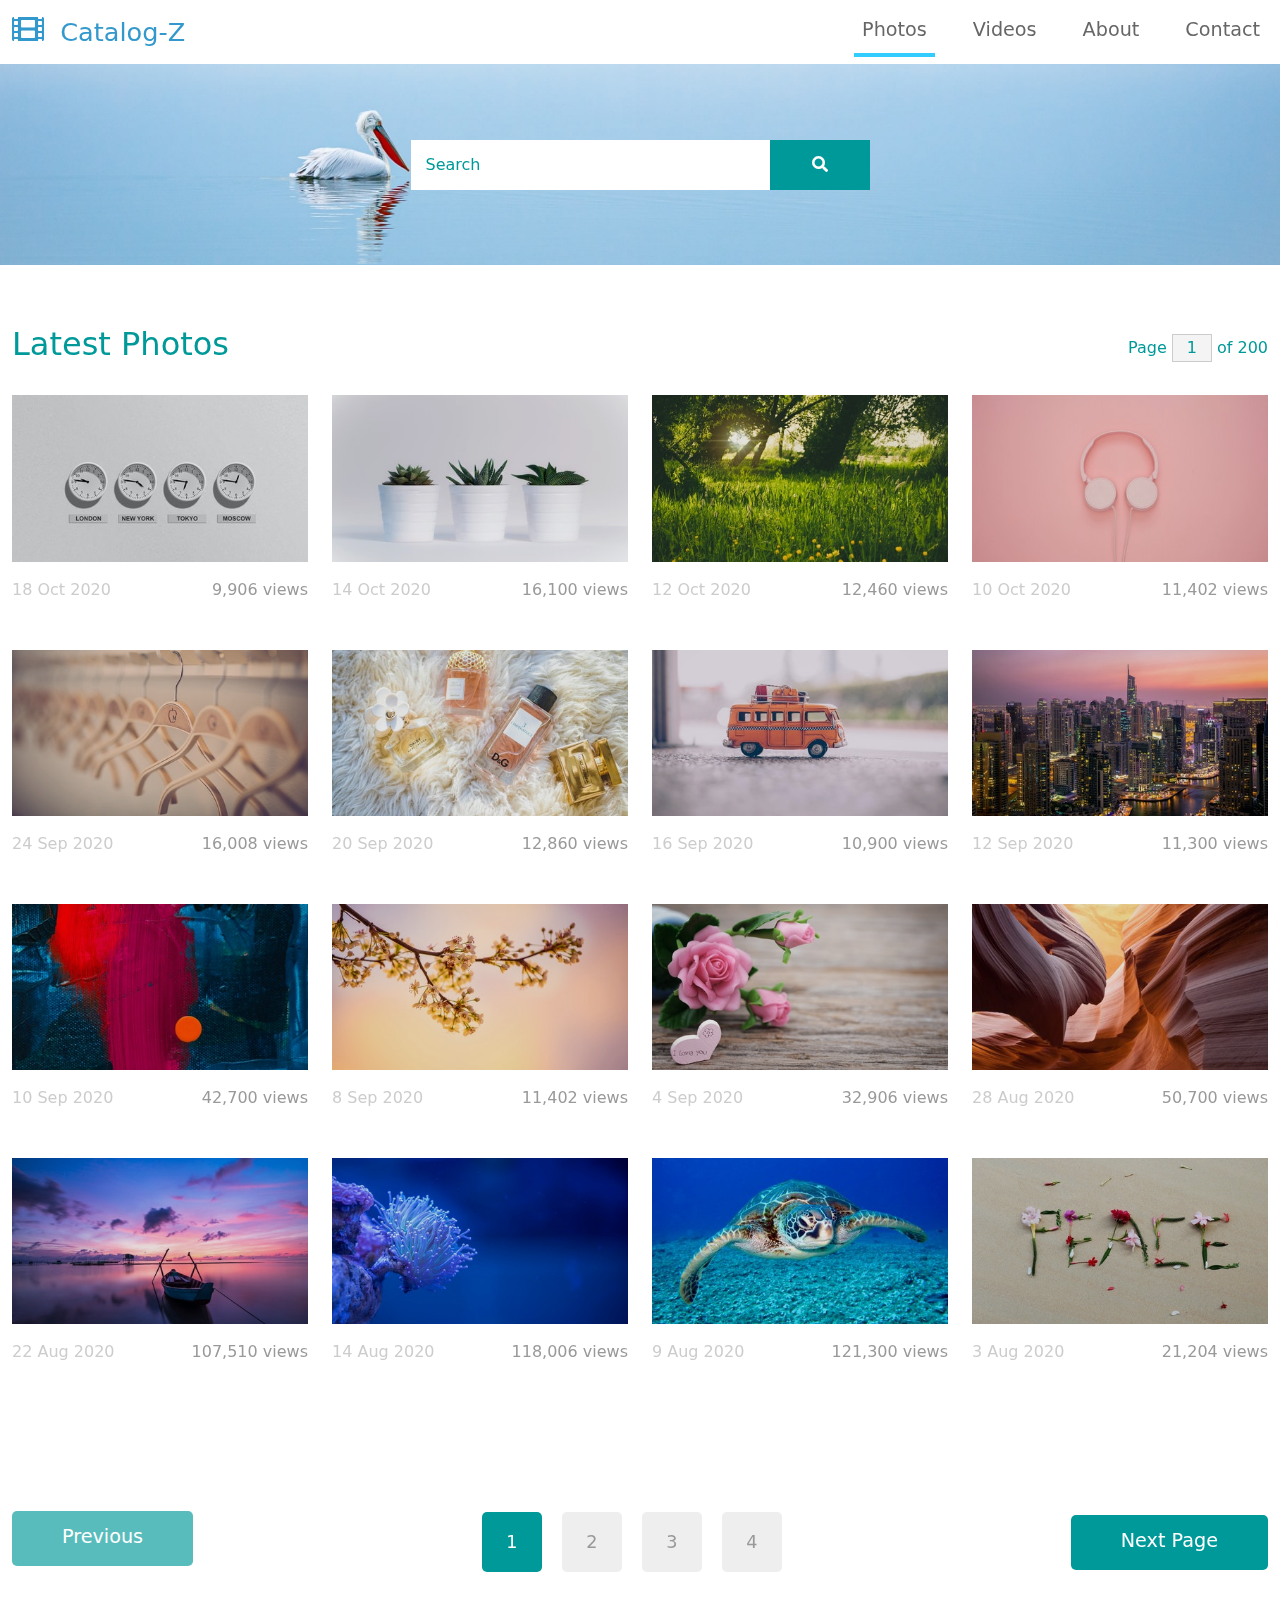
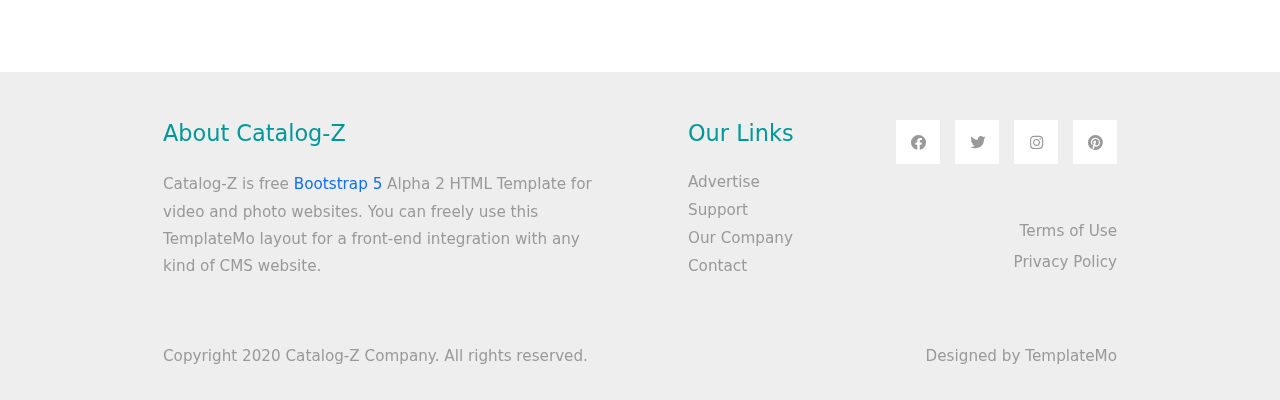
==== index.html @ fe38487e "Site" ====
<!DOCTYPE html>
<html lang="en">
<head>
    <meta charset="UTF-8">
    <meta name="viewport" content="width=device-width, initial-scale=1.0">
    <title>Catalog-Z Bootstrap 5.0 HTML Template</title>
    <link rel="stylesheet" href="css/bootstrap.min.css">
    <link rel="stylesheet" href="fontawesome/css/all.min.css">
    <link rel="stylesheet" href="css/templatemo-style.css">
<!--
    
TemplateMo 556 Catalog-Z

https://templatemo.com/tm-556-catalog-z

-->
</head>
<body>
    <!-- Page Loader -->
    <div id="loader-wrapper">
        <div id="loader"></div>

        <div class="loader-section section-left"></div>
        <div class="loader-section section-right"></div>

    </div>
    <nav class="navbar navbar-expand-lg">
        <div class="container-fluid">
            <a class="navbar-brand" href="#">
                <i class="fas fa-film mr-2"></i>
                Catalog-Z
            </a>
            <button class="navbar-toggler" type="button" data-toggle="collapse" data-target="#navbarSupportedContent" aria-controls="navbarSupportedContent" aria-expanded="false" aria-label="Toggle navigation">
                <i class="fas fa-bars"></i>
            </button>
            <div class="collapse navbar-collapse" id="navbarSupportedContent">
            <ul class="navbar-nav ml-auto mb-2 mb-lg-0">
                <li class="nav-item">
                    <a class="nav-link nav-link-1 active" aria-current="page" href="index.html">Photos</a>
                </li>
                <li class="nav-item">
                    <a class="nav-link nav-link-2" href="videos.html">Videos</a>
                </li>
                <li class="nav-item">
                    <a class="nav-link nav-link-3" href="about.html">About</a>
                </li>
                <li class="nav-item">
                    <a class="nav-link nav-link-4" href="contact.html">Contact</a>
                </li>
            </ul>
            </div>
        </div>
    </nav>

    <div class="tm-hero d-flex justify-content-center align-items-center" data-parallax="scroll" data-image-src="img/hero.jpg">
        <form class="d-flex tm-search-form">
            <input class="form-control tm-search-input" type="search" placeholder="Search" aria-label="Search">
            <button class="btn btn-outline-success tm-search-btn" type="submit">
                <i class="fas fa-search"></i>
            </button>
        </form>
    </div>

    <div class="container-fluid tm-container-content tm-mt-60">
        <div class="row mb-4">
            <h2 class="col-6 tm-text-primary">
                Latest Photos
            </h2>
            <div class="col-6 d-flex justify-content-end align-items-center">
                <form action="" class="tm-text-primary">
                    Page <input type="text" value="1" size="1" class="tm-input-paging tm-text-primary"> of 200
                </form>
            </div>
        </div>
        <div class="row tm-mb-90 tm-gallery">
        	<div class="col-xl-3 col-lg-4 col-md-6 col-sm-6 col-12 mb-5">
                <figure class="effect-ming tm-video-item">
                    <img src="img/img-03.jpg" alt="Image" class="img-fluid">
                    <figcaption class="d-flex align-items-center justify-content-center">
                        <h2>Clocks</h2>
                        <a href="photo-detail.html">View more</a>
                    </figcaption>                    
                </figure>
                <div class="d-flex justify-content-between tm-text-gray">
                    <span class="tm-text-gray-light">18 Oct 2020</span>
                    <span>9,906 views</span>
                </div>
            </div>
            <div class="col-xl-3 col-lg-4 col-md-6 col-sm-6 col-12 mb-5">
                <figure class="effect-ming tm-video-item">
                    <img src="img/img-04.jpg" alt="Image" class="img-fluid">
                    <figcaption class="d-flex align-items-center justify-content-center">
                        <h2>Plants</h2>
                        <a href="photo-detail.html">View more</a>
                    </figcaption>                    
                </figure>
                <div class="d-flex justify-content-between tm-text-gray">
                    <span class="tm-text-gray-light">14 Oct 2020</span>
                    <span>16,100 views</span>
                </div>
            </div>
            <div class="col-xl-3 col-lg-4 col-md-6 col-sm-6 col-12 mb-5">
                <figure class="effect-ming tm-video-item">
                    <img src="img/img-05.jpg" alt="Image" class="img-fluid">
                    <figcaption class="d-flex align-items-center justify-content-center">
                        <h2>Morning</h2>
                        <a href="photo-detail.html">View more</a>
                    </figcaption>                    
                </figure>
                <div class="d-flex justify-content-between tm-text-gray">
                    <span class="tm-text-gray-light">12 Oct 2020</span>
                    <span>12,460 views</span>
                </div>
            </div>
            <div class="col-xl-3 col-lg-4 col-md-6 col-sm-6 col-12 mb-5">
                <figure class="effect-ming tm-video-item">
                    <img src="img/img-06.jpg" alt="Image" class="img-fluid">
                    <figcaption class="d-flex align-items-center justify-content-center">
                        <h2>Pinky</h2>
                        <a href="photo-detail.html">View more</a>
                    </figcaption>                    
                </figure>
                <div class="d-flex justify-content-between tm-text-gray">
                    <span class="tm-text-gray-light">10 Oct 2020</span>
                    <span>11,402 views</span>
                </div>
            </div>
            
            <div class="col-xl-3 col-lg-4 col-md-6 col-sm-6 col-12 mb-5">
                <figure class="effect-ming tm-video-item">
                    <img src="img/img-01.jpg" alt="Image" class="img-fluid">
                    <figcaption class="d-flex align-items-center justify-content-center">
                        <h2>Hangers</h2>
                        <a href="photo-detail.html">View more</a>
                    </figcaption>                    
                </figure>
                <div class="d-flex justify-content-between tm-text-gray">
                    <span class="tm-text-gray-light">24 Sep 2020</span>
                    <span>16,008 views</span>
                </div>
            </div>
            <div class="col-xl-3 col-lg-4 col-md-6 col-sm-6 col-12 mb-5">
                <figure class="effect-ming tm-video-item">
                    <img src="img/img-02.jpg" alt="Image" class="img-fluid">
                    <figcaption class="d-flex align-items-center justify-content-center">
                        <h2>Perfumes</h2>
                        <a href="photo-detail.html">View more</a>
                    </figcaption>                    
                </figure>
                <div class="d-flex justify-content-between tm-text-gray">
                    <span class="tm-text-gray-light">20 Sep 2020</span>
                    <span>12,860 views</span>
                </div>
            </div>
            <div class="col-xl-3 col-lg-4 col-md-6 col-sm-6 col-12 mb-5">
                <figure class="effect-ming tm-video-item">
                    <img src="img/img-07.jpg" alt="Image" class="img-fluid">
                    <figcaption class="d-flex align-items-center justify-content-center">
                        <h2>Bus</h2>
                        <a href="photo-detail.html">View more</a>
                    </figcaption>                    
                </figure>
                <div class="d-flex justify-content-between tm-text-gray">
                    <span class="tm-text-gray-light">16 Sep 2020</span>
                    <span>10,900 views</span>
                </div>
            </div>
            <div class="col-xl-3 col-lg-4 col-md-6 col-sm-6 col-12 mb-5">
                <figure class="effect-ming tm-video-item">
                    <img src="img/img-08.jpg" alt="Image" class="img-fluid">
                    <figcaption class="d-flex align-items-center justify-content-center">
                        <h2>New York</h2>
                        <a href="photo-detail.html">View more</a>
                    </figcaption>                    
                </figure>
                <div class="d-flex justify-content-between tm-text-gray">
                    <span class="tm-text-gray-light">12 Sep 2020</span>
                    <span>11,300 views</span>
                </div>
            </div>
            <div class="col-xl-3 col-lg-4 col-md-6 col-sm-6 col-12 mb-5">
                <figure class="effect-ming tm-video-item">
                    <img src="img/img-09.jpg" alt="Image" class="img-fluid">
                    <figcaption class="d-flex align-items-center justify-content-center">
                        <h2>Abstract</h2>
                        <a href="photo-detail.html">View more</a>
                    </figcaption>                    
                </figure>
                <div class="d-flex justify-content-between tm-text-gray">
                    <span class="tm-text-gray-light">10 Sep 2020</span>
                    <span>42,700 views</span>
                </div>
            </div>
            <div class="col-xl-3 col-lg-4 col-md-6 col-sm-6 col-12 mb-5">
                <figure class="effect-ming tm-video-item">
                    <img src="img/img-10.jpg" alt="Image" class="img-fluid">
                    <figcaption class="d-flex align-items-center justify-content-center">
                        <h2>Flowers</h2>
                        <a href="photo-detail.html">View more</a>
                    </figcaption>                    
                </figure>
                <div class="d-flex justify-content-between tm-text-gray">
                    <span class="tm-text-gray-light">8 Sep 2020</span>
                    <span>11,402 views</span>
                </div>
            </div>
            <div class="col-xl-3 col-lg-4 col-md-6 col-sm-6 col-12 mb-5">
                <figure class="effect-ming tm-video-item">
                    <img src="img/img-11.jpg" alt="Image" class="img-fluid">
                    <figcaption class="d-flex align-items-center justify-content-center">
                        <h2>Rosy</h2>
                        <a href="photo-detail.html">View more</a>
                    </figcaption>                    
                </figure>
                <div class="d-flex justify-content-between tm-text-gray">
                    <span class="tm-text-gray-light">4 Sep 2020</span>
                    <span>32,906 views</span>
                </div>
            </div>
            <div class="col-xl-3 col-lg-4 col-md-6 col-sm-6 col-12 mb-5">
                <figure class="effect-ming tm-video-item">
                    <img src="img/img-12.jpg" alt="Image" class="img-fluid">
                    <figcaption class="d-flex align-items-center justify-content-center">
                        <h2>Rocki</h2>
                        <a href="photo-detail.html">View more</a>
                    </figcaption>                    
                </figure>
                <div class="d-flex justify-content-between tm-text-gray">
                    <span class="tm-text-gray-light">28 Aug 2020</span>
                    <span>50,700 views</span>
                </div>
            </div>
            <div class="col-xl-3 col-lg-4 col-md-6 col-sm-6 col-12 mb-5">
                <figure class="effect-ming tm-video-item">
                    <img src="img/img-13.jpg" alt="Image" class="img-fluid">
                    <figcaption class="d-flex align-items-center justify-content-center">
                        <h2>Purple</h2>
                        <a href="photo-detail.html">View more</a>
                    </figcaption>                    
                </figure>
                <div class="d-flex justify-content-between tm-text-gray">
                    <span class="tm-text-gray-light">22 Aug 2020</span>
                    <span>107,510 views</span>
                </div>
            </div>
            <div class="col-xl-3 col-lg-4 col-md-6 col-sm-6 col-12 mb-5">
                <figure class="effect-ming tm-video-item">
                    <img src="img/img-14.jpg" alt="Image" class="img-fluid">
                    <figcaption class="d-flex align-items-center justify-content-center">
                        <h2>Sea</h2>
                        <a href="photo-detail.html">View more</a>
                    </figcaption>                    
                </figure>
                <div class="d-flex justify-content-between tm-text-gray">
                    <span class="tm-text-gray-light">14 Aug 2020</span>
                    <span>118,006 views</span>
                </div>
            </div>
            <div class="col-xl-3 col-lg-4 col-md-6 col-sm-6 col-12 mb-5">
                <figure class="effect-ming tm-video-item">
                    <img src="img/img-15.jpg" alt="Image" class="img-fluid">
                    <figcaption class="d-flex align-items-center justify-content-center">
                        <h2>Turtle</h2>
                        <a href="photo-detail.html">View more</a>
                    </figcaption>                    
                </figure>
                <div class="d-flex justify-content-between tm-text-gray">
                    <span class="tm-text-gray-light">9 Aug 2020</span>
                    <span>121,300 views</span>
                </div>
            </div>
            <div class="col-xl-3 col-lg-4 col-md-6 col-sm-6 col-12 mb-5">
                <figure class="effect-ming tm-video-item">
                    <img src="img/img-16.jpg" alt="Image" class="img-fluid">
                    <figcaption class="d-flex align-items-center justify-content-center">
                        <h2>Peace</h2>
                        <a href="photo-detail.html">View more</a>
                    </figcaption>                    
                </figure>
                <div class="d-flex justify-content-between tm-text-gray">
                    <span class="tm-text-gray-light">3 Aug 2020</span>
                    <span>21,204 views</span>
                </div>
            </div>         
        </div> <!-- row -->
        <div class="row tm-mb-90">
            <div class="col-12 d-flex justify-content-between align-items-center tm-paging-col">
                <a href="javascript:void(0);" class="btn btn-primary tm-btn-prev mb-2 disabled">Previous</a>
                <div class="tm-paging d-flex">
                    <a href="javascript:void(0);" class="active tm-paging-link">1</a>
                    <a href="javascript:void(0);" class="tm-paging-link">2</a>
                    <a href="javascript:void(0);" class="tm-paging-link">3</a>
                    <a href="javascript:void(0);" class="tm-paging-link">4</a>
                </div>
                <a href="javascript:void(0);" class="btn btn-primary tm-btn-next">Next Page</a>
            </div>            
        </div>
    </div> <!-- container-fluid, tm-container-content -->

    <footer class="tm-bg-gray pt-5 pb-3 tm-text-gray tm-footer">
        <div class="container-fluid tm-container-small">
            <div class="row">
                <div class="col-lg-6 col-md-12 col-12 px-5 mb-5">
                    <h3 class="tm-text-primary mb-4 tm-footer-title">About Catalog-Z</h3>
                    <p>Catalog-Z is free <a rel="sponsored" href="https://v5.getbootstrap.com/">Bootstrap 5</a> Alpha 2 HTML Template for video and photo websites. You can freely use this TemplateMo layout for a front-end integration with any kind of CMS website.</p>
                </div>
                <div class="col-lg-3 col-md-6 col-sm-6 col-12 px-5 mb-5">
                    <h3 class="tm-text-primary mb-4 tm-footer-title">Our Links</h3>
                    <ul class="tm-footer-links pl-0">
                        <li><a href="#">Advertise</a></li>
                        <li><a href="#">Support</a></li>
                        <li><a href="#">Our Company</a></li>
                        <li><a href="#">Contact</a></li>
                    </ul>
                </div>
                <div class="col-lg-3 col-md-6 col-sm-6 col-12 px-5 mb-5">
                    <ul class="tm-social-links d-flex justify-content-end pl-0 mb-5">
                        <li class="mb-2"><a href="https://facebook.com"><i class="fab fa-facebook"></i></a></li>
                        <li class="mb-2"><a href="https://twitter.com"><i class="fab fa-twitter"></i></a></li>
                        <li class="mb-2"><a href="https://instagram.com"><i class="fab fa-instagram"></i></a></li>
                        <li class="mb-2"><a href="https://pinterest.com"><i class="fab fa-pinterest"></i></a></li>
                    </ul>
                    <a href="#" class="tm-text-gray text-right d-block mb-2">Terms of Use</a>
                    <a href="#" class="tm-text-gray text-right d-block">Privacy Policy</a>
                </div>
            </div>
            <div class="row">
                <div class="col-lg-8 col-md-7 col-12 px-5 mb-3">
                    Copyright 2020 Catalog-Z Company. All rights reserved.
                </div>
                <div class="col-lg-4 col-md-5 col-12 px-5 text-right">
                    Designed by <a href="https://templatemo.com" class="tm-text-gray" rel="sponsored" target="_parent">TemplateMo</a>
                </div>
            </div>
        </div>
    </footer>
    
    <script src="js/plugins.js"></script>
    <script>
        $(window).on("load", function() {
            $('body').addClass('loaded');
        });
    </script>
</body>
</html>
---- css/templatemo-style.css ----
/*
    
TemplateMo 556 Catalog-Z

https://templatemo.com/tm-556-catalog-z

*/

#loader-wrapper {
    position: fixed;
    top: 0;
    left: 0;
    width: 100%;
    height: 100%;
    z-index: 1001;
}
#loader {
    display: block;
    position: relative;
    left: 50%;
    top: 50%;
    width: 150px;
    height: 150px;
    margin: -75px 0 0 -75px;
    border-radius: 50%;
    border: 3px solid transparent;
    border-top-color: #3498db;

    -webkit-animation: spin 2s linear infinite; /* Chrome, Opera 15+, Safari 5+ */
    animation: spin 2s linear infinite; /* Chrome, Firefox 16+, IE 10+, Opera */

    z-index: 1002;
}

    #loader:before {
        content: "";
        position: absolute;
        top: 5px;
        left: 5px;
        right: 5px;
        bottom: 5px;
        border-radius: 50%;
        border: 3px solid transparent;
        border-top-color: #e74c3c;

        -webkit-animation: spin 3s linear infinite; /* Chrome, Opera 15+, Safari 5+ */
        animation: spin 3s linear infinite; /* Chrome, Firefox 16+, IE 10+, Opera */
    }

    #loader:after {
        content: "";
        position: absolute;
        top: 15px;
        left: 15px;
        right: 15px;
        bottom: 15px;
        border-radius: 50%;
        border: 3px solid transparent;
        border-top-color: #f9c922;

        -webkit-animation: spin 1.5s linear infinite; /* Chrome, Opera 15+, Safari 5+ */
          animation: spin 1.5s linear infinite; /* Chrome, Firefox 16+, IE 10+, Opera */
    }

    @-webkit-keyframes spin {
        0%   { 
            -webkit-transform: rotate(0deg);  /* Chrome, Opera 15+, Safari 3.1+ */
            -ms-transform: rotate(0deg);  /* IE 9 */
            transform: rotate(0deg);  /* Firefox 16+, IE 10+, Opera */
        }
        100% {
            -webkit-transform: rotate(360deg);  /* Chrome, Opera 15+, Safari 3.1+ */
            -ms-transform: rotate(360deg);  /* IE 9 */
            transform: rotate(360deg);  /* Firefox 16+, IE 10+, Opera */
        }
    }
    @keyframes spin {
        0%   { 
            -webkit-transform: rotate(0deg);  /* Chrome, Opera 15+, Safari 3.1+ */
            -ms-transform: rotate(0deg);  /* IE 9 */
            transform: rotate(0deg);  /* Firefox 16+, IE 10+, Opera */
        }
        100% {
            -webkit-transform: rotate(360deg);  /* Chrome, Opera 15+, Safari 3.1+ */
            -ms-transform: rotate(360deg);  /* IE 9 */
            transform: rotate(360deg);  /* Firefox 16+, IE 10+, Opera */
        }
    }

    #loader-wrapper .loader-section {
        position: fixed;
        top: 0;
        width: 51%;
        height: 100%;
        background: #222222;
        z-index: 1001;
        -webkit-transform: translateX(0);  /* Chrome, Opera 15+, Safari 3.1+ */
        -ms-transform: translateX(0);  /* IE 9 */
        transform: translateX(0);  /* Firefox 16+, IE 10+, Opera */
    }

    #loader-wrapper .loader-section.section-left {
        left: 0;
    }

    #loader-wrapper .loader-section.section-right {
        right: 0;
    }

    /* Loaded */
    .loaded #loader-wrapper .loader-section.section-left {
        -webkit-transform: translateX(-100%);  /* Chrome, Opera 15+, Safari 3.1+ */
            -ms-transform: translateX(-100%);  /* IE 9 */
                transform: translateX(-100%);  /* Firefox 16+, IE 10+, Opera */

        -webkit-transition: all 0.7s 0.3s cubic-bezier(0.645, 0.045, 0.355, 1.000);  
                transition: all 0.7s 0.3s cubic-bezier(0.645, 0.045, 0.355, 1.000);
    }

    .loaded #loader-wrapper .loader-section.section-right {
        -webkit-transform: translateX(100%);  /* Chrome, Opera 15+, Safari 3.1+ */
            -ms-transform: translateX(100%);  /* IE 9 */
                transform: translateX(100%);  /* Firefox 16+, IE 10+, Opera */

-webkit-transition: all 0.7s 0.3s cubic-bezier(0.645, 0.045, 0.355, 1.000);  
        transition: all 0.7s 0.3s cubic-bezier(0.645, 0.045, 0.355, 1.000);
    }
    
    .loaded #loader {
        opacity: 0;
        -webkit-transition: all 0.3s ease-out;  
                transition: all 0.3s ease-out;
    }
    .loaded #loader-wrapper {
        visibility: hidden;

        -webkit-transform: translateY(-100%);  /* Chrome, Opera 15+, Safari 3.1+ */
            -ms-transform: translateY(-100%);  /* IE 9 */
                transform: translateY(-100%);  /* Firefox 16+, IE 10+, Opera */

        -webkit-transition: all 0.3s 1s ease-out;  
                transition: all 0.3s 1s ease-out;
    }

p { line-height: 1.8; }

a { 
    text-decoration: none;
    transition: all 0.3s ease; 
}
a:hover { color:#009999; }
.container-fluid { max-width: 1770px; }
.tm-container-small { max-width: 1050px; }
.btn { border-radius: 0; }
.btn-primary {
    background-color: #009999;
    border: 0;
    border-radius: 5px;
    padding: 12px 50px 14px;
    font-size: 1.2rem;
}

.btn-primary:hover,
.btn-primary:focus {
    background-color:#086969;
}

.btn-primary.disabled, 
.btn-primary:disabled {
    background-color: #009999;
    pointer-events: all;
    cursor: not-allowed;
}

.form-control {
	padding: 10px 20px;
	width: 100%;
	height: auto;
}

.form-group { margin-bottom: 25px; }
.tm-btn-big { padding: 12px 90px 14px; }

.navbar-toggler:focus { box-shadow: none; }
.navbar-brand {
    color: #3399CC;
    font-size: 1.6rem;
}

.navbar-brand i { font-size: 2rem; }

.tm-hero {
    min-height: 200px;
    background: transparent;
}

.tm-mt-60 { margin-top: 60px; }
.tm-mb-50 { margin-bottom: 50px; }
.tm-mb-74 { margin-bottom: 74px; }
.tm-mb-90 { margin-bottom: 90px; }
.tm-text-primary { color: #009999; }
.tm-text-secondary { color: #CC6699; }
a.tm-text-primary:hover { color:#666666; }
.tm-bg-gray { background-color: #EEEEEE; }
.tm-input-paging {
    width: 40px;
    border-radius: 0;
    border: 1px solid #CCCCCC;
    background: #f4f4f4;
    text-align: center;
}

.nav-item { margin-right: 30px; }
.nav-item:last-child { margin-right: 0; }

.nav-link {
    color: #666666;
    border-bottom: 4px solid transparent;
    font-size: 1.2rem;
}

.nav-link-1.active,
.nav-link-1:hover {
    border-color: #33CCFF;
}

.nav-link-2.active,
.nav-link-2:hover {
    border-color: #FF6666;
}

.nav-link-3.active,
.nav-link-3:hover {
    border-color: #33CC66;
}

.nav-link-4.active,
.nav-link-4:hover {
    border-color: #CC66CC;
}

.tm-search-input {
    width: 360px;
    border-radius: 0;
    padding: 12px 15px;
    color: #009999;
    border: none;
}

.tm-search-input:focus {
    border-color: #009999;
    box-shadow: 0 0 0 0.25rem rgb(0 153 153 / 0.25);
}

.tm-search-input::placeholder { /* Chrome, Firefox, Opera, Safari 10.1+ */
    color: #009999;
    opacity: 1; /* Firefox */
}
  
.tm-search-input::-ms-input-placeholder { /* Microsoft Edge */
    color: #009999;
}

.tm-search-btn {
    color: white;
    background-color: #009999;
    border: none;
    width: 100px;
    height: 50px;
    margin-left: -1px;
}

p, .tm-text-gray { color: #999; }
.tm-text-gray-light { color: #CCC; }
.tm-text-gray-dark { color: #666; }

.tm-video-item {
    position: relative;
    overflow: hidden;
    text-align: center;
    cursor: pointer;
}

.tm-video-item img {
    position: relative;
    display: block;
    min-height: 100%;
    max-width: 100%;
    opacity: 0.8;
}

.tm-video-item figcaption {
    padding: 2em;
    color: #fff;
    text-transform: uppercase;
    font-size: 1.25em;
    -webkit-backface-visibility: hidden;
	backface-visibility: hidden;
}

.tm-video-item figcaption::before,
.tm-video-item figcaption::after {
    pointer-events: none;
}

.tm-video-item figcaption,
.tm-video-item figcaption > a {
    position: absolute;
    top: 0;
    left: 0;
    width: 100%;
    height: 100%;
}

.tm-video-item figcaption > a {
	z-index: 1000;
	text-indent: 200%;
	white-space: nowrap;
	font-size: 0;
	opacity: 0;
}

.tm-video-item h2 {
    word-spacing: -0.15em;
    font-weight: 300;
}

.tm-video-item h2,
.tm-video-item p {
    margin: 0;
}

.tm-video-item p {
    letter-spacing: 1px;
    font-size: 68.5%;
}

.tm-gallery div.d-block { animation: show .5s ease; }

@keyframes show {
    0% {
    	opacity: 0;
    	transform: scale(0.9);
    }
    100% {
    	opacity: 1;
    	transform: scale(1);
    }
}

.tm-paging-link {
    display: flex;
    justify-content: center;
    align-items: center;
    width: 60px;
    height: 60px;
    font-size: 1.1rem;
    color: #999;
    background-color: #EEEEEE;
    margin: 10px;
    border-radius: 5px;
    text-decoration: none;
    transition: all 0.3s ease;
}

.tm-paging-link:hover,
.tm-paging-link.active {
    background-color: #009999;
    color: #fff; 
}

/*---------------*/
/***** Ming *****/
/*---------------*/

figure.effect-ming {
	background: #030c17;
}

figure.effect-ming img {
	opacity: 0.9;
	-webkit-transition: opacity 0.35s;
	transition: opacity 0.35s;
}

figure.effect-ming figcaption::before {
	position: absolute;
	top: 30px;
	right: 30px;
	bottom: 30px;
	left: 30px;
	border: 2px solid #fff;
	box-shadow: 0 0 0 30px rgba(255,255,255,0.2);
	content: '';
	opacity: 0;
	-webkit-transition: opacity 0.35s, -webkit-transform 0.35s;
	transition: opacity 0.35s, transform 0.35s;
	-webkit-transform: scale3d(1.4,1.4,1);
	transform: scale3d(1.4,1.4,1);
}

figure.effect-ming h2 {
    font-size: 1.3em;
	opacity: 0;
	-webkit-transition: opacity 0.35s, -webkit-transform 0.35s;
	transition: opacity 0.35s, transform 0.35s;
	-webkit-transform: scale(1.5);
	transform: scale(1.5);
}

figure.effect-ming:hover figcaption::before,
figure.effect-ming:hover h2 {
	opacity: 1;
	-webkit-transform: scale3d(1,1,1);
	transform: scale3d(1,1,1);
}

figure.effect-ming:hover figcaption { background-color: rgba(58,52,42,0); }
figure.effect-ming:hover img { opacity: 0.4; }

.tm-footer-links li {
    list-style: none;
    margin-bottom: 5px;    
}

.tm-footer-links li a { color: #999999; }
.tm-footer-links li a:hover { color: #009999; }

.tm-social-links li {
    list-style: none;
    margin-right: 15px;
}

.tm-social-links li:last-child { margin-right: 0; }

.tm-social-links li a  {
    color: #999999;
    width: 44px;
    height: 44px;
    display: flex;
    background-color: #fff;
    align-items: center;
    justify-content: center;
}

.tm-social-links li a:hover {
    color: #fff;
    background-color: #009999;
}

.tm-footer { font-size: 0.95rem; }
.tm-footer-title { font-size: 1.4rem; }

/* Videos */
#tm-video-container {
    max-height: 400px;
    overflow: hidden;
    background-color: #333;
    margin-bottom: 90px;
    position: relative;
}

#tm-video {
    display: block;
    width: 100%;
    height: auto;
}

#tm-video-control-button {
    position: absolute;
    bottom: 20px;
    right: 20px;
    z-index: 1000;
    color: #e1e1e1;
}

.tm-video-details {
    height: 100%;
    padding: 40px;
}

/* About */
.tm-row-1640 { max-width: 1640px; }
.tm-about-2-col { max-width: 716px; }
.tm-about-3-col { max-width: 540px; }

.tm-about-2-col,
.tm-about-3-col {
    margin-bottom: 50px;
}

.tm-about-icon-container {
    width: 150px;
    height: 150px;
    border: 1px solid #009999;
    display: flex;
    align-items: center;
    justify-content: center;
}

.tm-about-img-text { max-width: 940px; }

/* Contact */
select.form-control { border-radius: 0; }
select.form-control option { height: 30px; }

select:not([multiple]) {
    -webkit-appearance: none;
    -moz-appearance: none;
    background-position: right 15px center;
    background-repeat: no-repeat;
    background-image: url(../img/select-arrow.png);
    padding: 14px 20px;
    padding-right: 20px;
    color: #666;
}

.mapouter{
    position:relative;
    height:480px;
    width:100%;
    max-width: 480px;
}

.gmap-canvas {
    overflow:hidden;
    background:none!important;
    height:480px;
    width:100%;
}

.tm-contact-form { max-width: 420px; }
.tm-address-col { max-width: 520px; }
.tm-contacts { padding-left: 0; }

.tm-contacts li {
    list-style: none;
    margin-bottom: 20px;
}

.tm-contacts li a i { width: 30px; }
.tm-social { display: flex; }

.tm-social li {
    list-style: none;
    margin-bottom: 20px;
    margin-right: 15px;
}

.tm-social li a i {
    width: 40px;
    height: 40px;
    color: #666666;
    background-color: #EEEEEE;
    display: flex;
    align-items: center;
    justify-content: center;
    transition: all 0.3s ease;
}

.tm-social li a:hover i {
    color: #fff;
    background-color: #009999;
}

.form-control,
input:-internal-autofill-selected,
select:not([multiple]) {
    color: #009999 !important;
}

.form-control::placeholder { /* Chrome, Firefox, Opera, Safari 10.1+ */
    color:  #009999;
    opacity: 1; /* Firefox */
}

@media (max-width: 991px) {
    .navbar-collapse {
        position: fixed;
        top: 50px;
        right: 0px;
        background: white;
        width: 150px;
        padding: 15px;
    }

    .tm-container-content { max-width: 870px; }
    .tm-contact-form, .tm-address-col, .mapouter { max-width: 100%; }
    .tm-people-row { max-width: 900px; }
}

@media (max-width: 767px) {
    .tm-paging-col { flex-direction: column; }
    .tm-paging { flex-wrap: wrap; }
    .tm-about-img-text { max-width: 640px; }
    .tm-about-2-col, .tm-about-3-col { margin-bottom: 50px; }
}

@media (max-width: 575px) {
    .tm-container-content { max-width: 420px; }

    .tm-search-form {
        padding-left: 15px;
        padding-right: 15px;
        width: 100%;
        justify-content: center;
    }

    .tm-search-input {
        width: 100%;
        max-width: 360px;
    }

    .tm-people-row { max-width: 420px; }
}

@media (max-width: 400px) {
    .tm-btn-big { padding: 12px 50px 14px; }
}

@media (max-width: 334px) {
    .tm-social-links {
        flex-wrap: wrap;
        justify-content: start !important;
    }

    .tm-social-links li { margin-right: 3px; }
}
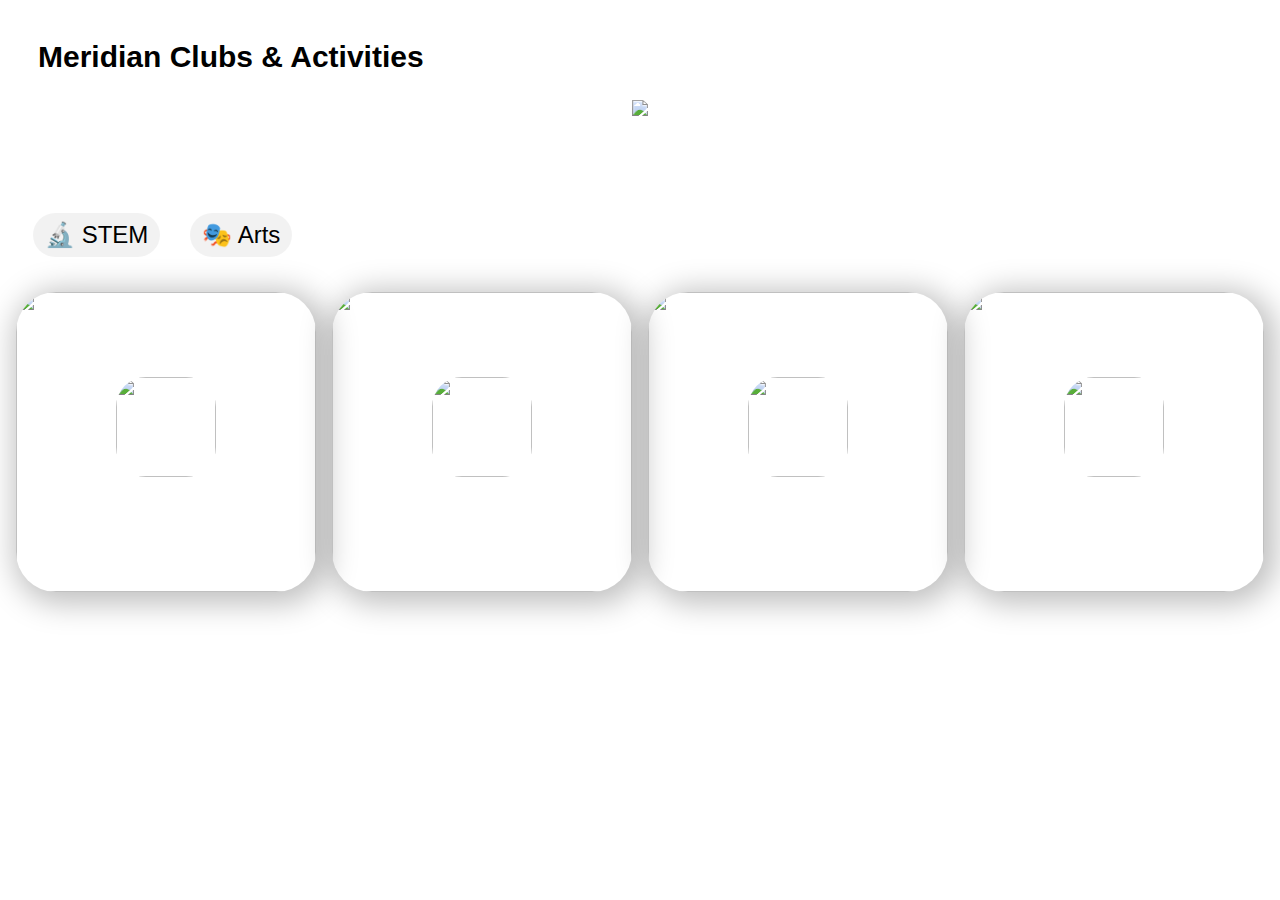
==== commit 8c5ba2d5: "Header" ====
--- a/index.html
+++ b/index.html
@@ -1,345 +1,65 @@
 <!DOCTYPE html>
-<html lang="en">
 <head>
-    <meta charset="UTF-8">
-    <meta name="viewport" content="width=device-width, initial-scale=1.0">
-    <title>Catalog-Z Bootstrap 5.0 HTML Template</title>
-    <link rel="stylesheet" href="css/bootstrap.min.css">
-    <link rel="stylesheet" href="fontawesome/css/all.min.css">
-    <link rel="stylesheet" href="css/templatemo-style.css">
-<!--
+    <link rel="stylesheet" href="styles.css">
     
-TemplateMo 556 Catalog-Z
-
-https://templatemo.com/tm-556-catalog-z
-
--->
 </head>
+<header>
+    <div class="bg-container">
+        <img src="https://i.redd.it/b3esnz5ra34y.jpg"/>
+      </div>
+      <div class="banner-title">
+        <p>Meridian Clubs & Activities</p>
+      </div>
+</header>
 <body>
-    <!-- Page Loader -->
-    <div id="loader-wrapper">
-        <div id="loader"></div>
-
-        <div class="loader-section section-left"></div>
-        <div class="loader-section section-right"></div>
-
+    <div class="flowers-wrap">
+        <label class="control">
+            <input type="checkbox" name="fl-colour" value="STEM" id="STEM" />
+            <span class="control__content">🔬 STEM</span>
+        </label><br>
+        <label class="control">
+            <input type="checkbox" name="fl-colour" value="Arts" id="Arts" />
+            <span class="control__content">🎭 Arts</span>
+        </label><br>
     </div>
-    <nav class="navbar navbar-expand-lg">
-        <div class="container-fluid">
-            <a class="navbar-brand" href="#">
-                <i class="fas fa-film mr-2"></i>
-                Catalog-Z
-            </a>
-            <button class="navbar-toggler" type="button" data-toggle="collapse" data-target="#navbarSupportedContent" aria-controls="navbarSupportedContent" aria-expanded="false" aria-label="Toggle navigation">
-                <i class="fas fa-bars"></i>
-            </button>
-            <div class="collapse navbar-collapse" id="navbarSupportedContent">
-            <ul class="navbar-nav ml-auto mb-2 mb-lg-0">
-                <li class="nav-item">
-                    <a class="nav-link nav-link-1 active" aria-current="page" href="index.html">Photos</a>
-                </li>
-                <li class="nav-item">
-                    <a class="nav-link nav-link-2" href="videos.html">Videos</a>
-                </li>
-                <li class="nav-item">
-                    <a class="nav-link nav-link-3" href="about.html">About</a>
-                </li>
-                <li class="nav-item">
-                    <a class="nav-link nav-link-4" href="contact.html">Contact</a>
-                </li>
-            </ul>
-            </div>
-        </div>
-    </nav>
-
-    <div class="tm-hero d-flex justify-content-center align-items-center" data-parallax="scroll" data-image-src="img/hero.jpg">
-        <form class="d-flex tm-search-form">
-            <input class="form-control tm-search-input" type="search" placeholder="Search" aria-label="Search">
-            <button class="btn btn-outline-success tm-search-btn" type="submit">
-                <i class="fas fa-search"></i>
-            </button>
-        </form>
-    </div>
-
-    <div class="container-fluid tm-container-content tm-mt-60">
-        <div class="row mb-4">
-            <h2 class="col-6 tm-text-primary">
-                Latest Photos
-            </h2>
-            <div class="col-6 d-flex justify-content-end align-items-center">
-                <form action="" class="tm-text-primary">
-                    Page <input type="text" value="1" size="1" class="tm-input-paging tm-text-primary"> of 200
-                </form>
-            </div>
-        </div>
-        <div class="row tm-mb-90 tm-gallery">
-        	<div class="col-xl-3 col-lg-4 col-md-6 col-sm-6 col-12 mb-5">
-                <figure class="effect-ming tm-video-item">
-                    <img src="img/img-03.jpg" alt="Image" class="img-fluid">
-                    <figcaption class="d-flex align-items-center justify-content-center">
-                        <h2>Clocks</h2>
-                        <a href="photo-detail.html">View more</a>
-                    </figcaption>                    
-                </figure>
-                <div class="d-flex justify-content-between tm-text-gray">
-                    <span class="tm-text-gray-light">18 Oct 2020</span>
-                    <span>9,906 views</span>
+    <div class="container">
+        <main class="grid">
+            
+            <div class="card 1" data-category="STEM">
+                <a href="pages/CyberPatriot.html" class="link"></a> 
+                <div class="card_image"> <img src="https://i.redd.it/b3esnz5ra34y.jpg" /></div>
+                <div class="card_title title-white">
+                    <p>CyberPatriot</p>
                 </div>
-            </div>
-            <div class="col-xl-3 col-lg-4 col-md-6 col-sm-6 col-12 mb-5">
-                <figure class="effect-ming tm-video-item">
-                    <img src="img/img-04.jpg" alt="Image" class="img-fluid">
-                    <figcaption class="d-flex align-items-center justify-content-center">
-                        <h2>Plants</h2>
-                        <a href="photo-detail.html">View more</a>
-                    </figcaption>                    
-                </figure>
-                <div class="d-flex justify-content-between tm-text-gray">
-                    <span class="tm-text-gray-light">14 Oct 2020</span>
-                    <span>16,100 views</span>
-                </div>
-            </div>
-            <div class="col-xl-3 col-lg-4 col-md-6 col-sm-6 col-12 mb-5">
-                <figure class="effect-ming tm-video-item">
-                    <img src="img/img-05.jpg" alt="Image" class="img-fluid">
-                    <figcaption class="d-flex align-items-center justify-content-center">
-                        <h2>Morning</h2>
-                        <a href="photo-detail.html">View more</a>
-                    </figcaption>                    
-                </figure>
-                <div class="d-flex justify-content-between tm-text-gray">
-                    <span class="tm-text-gray-light">12 Oct 2020</span>
-                    <span>12,460 views</span>
-                </div>
-            </div>
-            <div class="col-xl-3 col-lg-4 col-md-6 col-sm-6 col-12 mb-5">
-                <figure class="effect-ming tm-video-item">
-                    <img src="img/img-06.jpg" alt="Image" class="img-fluid">
-                    <figcaption class="d-flex align-items-center justify-content-center">
-                        <h2>Pinky</h2>
-                        <a href="photo-detail.html">View more</a>
-                    </figcaption>                    
-                </figure>
-                <div class="d-flex justify-content-between tm-text-gray">
-                    <span class="tm-text-gray-light">10 Oct 2020</span>
-                    <span>11,402 views</span>
-                </div>
+                <div class="card_icon"> <img src="https://i.redd.it/b3esnz5ra34y.jpg" /> </div>
             </div>
             
-            <div class="col-xl-3 col-lg-4 col-md-6 col-sm-6 col-12 mb-5">
-                <figure class="effect-ming tm-video-item">
-                    <img src="img/img-01.jpg" alt="Image" class="img-fluid">
-                    <figcaption class="d-flex align-items-center justify-content-center">
-                        <h2>Hangers</h2>
-                        <a href="photo-detail.html">View more</a>
-                    </figcaption>                    
-                </figure>
-                <div class="d-flex justify-content-between tm-text-gray">
-                    <span class="tm-text-gray-light">24 Sep 2020</span>
-                    <span>16,008 views</span>
+            <div class="card 1" data-category="STEM">
+                <div class="card_image"> <img src="https://i.redd.it/b3esnz5ra34y.jpg" /> </div>
+                <div class="card_title title-white">
+                  <p>Robotics</p>
                 </div>
+                <div class="card_icon"> <img src="https://i.redd.it/b3esnz5ra34y.jpg" /> </div>
             </div>
-            <div class="col-xl-3 col-lg-4 col-md-6 col-sm-6 col-12 mb-5">
-                <figure class="effect-ming tm-video-item">
-                    <img src="img/img-02.jpg" alt="Image" class="img-fluid">
-                    <figcaption class="d-flex align-items-center justify-content-center">
-                        <h2>Perfumes</h2>
-                        <a href="photo-detail.html">View more</a>
-                    </figcaption>                    
-                </figure>
-                <div class="d-flex justify-content-between tm-text-gray">
-                    <span class="tm-text-gray-light">20 Sep 2020</span>
-                    <span>12,860 views</span>
+            <div class="card 1" data-category="Arts">
+                <div class="card_image"> <img src="https://i.redd.it/b3esnz5ra34y.jpg" /> </div>
+                <div class="card_title title-white">
+                  <p>Chorus</p>
                 </div>
+                <div class="card_icon"> <img src="https://i.redd.it/b3esnz5ra34y.jpg" /> </div>
             </div>
-            <div class="col-xl-3 col-lg-4 col-md-6 col-sm-6 col-12 mb-5">
-                <figure class="effect-ming tm-video-item">
-                    <img src="img/img-07.jpg" alt="Image" class="img-fluid">
-                    <figcaption class="d-flex align-items-center justify-content-center">
-                        <h2>Bus</h2>
-                        <a href="photo-detail.html">View more</a>
-                    </figcaption>                    
-                </figure>
-                <div class="d-flex justify-content-between tm-text-gray">
-                    <span class="tm-text-gray-light">16 Sep 2020</span>
-                    <span>10,900 views</span>
+            <div class="card 1" data-category="LGBQT">
+                <div class="card_image"> <img src="https://i.redd.it/b3esnz5ra34y.jpg" /> </div>
+                <div class="card_title title-white">
+                  <p>GSA</p>
                 </div>
+                <div class="card_icon"> <img src="https://i.redd.it/b3esnz5ra34y.jpg" /> </div>
             </div>
-            <div class="col-xl-3 col-lg-4 col-md-6 col-sm-6 col-12 mb-5">
-                <figure class="effect-ming tm-video-item">
-                    <img src="img/img-08.jpg" alt="Image" class="img-fluid">
-                    <figcaption class="d-flex align-items-center justify-content-center">
-                        <h2>New York</h2>
-                        <a href="photo-detail.html">View more</a>
-                    </figcaption>                    
-                </figure>
-                <div class="d-flex justify-content-between tm-text-gray">
-                    <span class="tm-text-gray-light">12 Sep 2020</span>
-                    <span>11,300 views</span>
-                </div>
-            </div>
-            <div class="col-xl-3 col-lg-4 col-md-6 col-sm-6 col-12 mb-5">
-                <figure class="effect-ming tm-video-item">
-                    <img src="img/img-09.jpg" alt="Image" class="img-fluid">
-                    <figcaption class="d-flex align-items-center justify-content-center">
-                        <h2>Abstract</h2>
-                        <a href="photo-detail.html">View more</a>
-                    </figcaption>                    
-                </figure>
-                <div class="d-flex justify-content-between tm-text-gray">
-                    <span class="tm-text-gray-light">10 Sep 2020</span>
-                    <span>42,700 views</span>
-                </div>
-            </div>
-            <div class="col-xl-3 col-lg-4 col-md-6 col-sm-6 col-12 mb-5">
-                <figure class="effect-ming tm-video-item">
-                    <img src="img/img-10.jpg" alt="Image" class="img-fluid">
-                    <figcaption class="d-flex align-items-center justify-content-center">
-                        <h2>Flowers</h2>
-                        <a href="photo-detail.html">View more</a>
-                    </figcaption>                    
-                </figure>
-                <div class="d-flex justify-content-between tm-text-gray">
-                    <span class="tm-text-gray-light">8 Sep 2020</span>
-                    <span>11,402 views</span>
-                </div>
-            </div>
-            <div class="col-xl-3 col-lg-4 col-md-6 col-sm-6 col-12 mb-5">
-                <figure class="effect-ming tm-video-item">
-                    <img src="img/img-11.jpg" alt="Image" class="img-fluid">
-                    <figcaption class="d-flex align-items-center justify-content-center">
-                        <h2>Rosy</h2>
-                        <a href="photo-detail.html">View more</a>
-                    </figcaption>                    
-                </figure>
-                <div class="d-flex justify-content-between tm-text-gray">
-                    <span class="tm-text-gray-light">4 Sep 2020</span>
-                    <span>32,906 views</span>
-                </div>
-            </div>
-            <div class="col-xl-3 col-lg-4 col-md-6 col-sm-6 col-12 mb-5">
-                <figure class="effect-ming tm-video-item">
-                    <img src="img/img-12.jpg" alt="Image" class="img-fluid">
-                    <figcaption class="d-flex align-items-center justify-content-center">
-                        <h2>Rocki</h2>
-                        <a href="photo-detail.html">View more</a>
-                    </figcaption>                    
-                </figure>
-                <div class="d-flex justify-content-between tm-text-gray">
-                    <span class="tm-text-gray-light">28 Aug 2020</span>
-                    <span>50,700 views</span>
-                </div>
-            </div>
-            <div class="col-xl-3 col-lg-4 col-md-6 col-sm-6 col-12 mb-5">
-                <figure class="effect-ming tm-video-item">
-                    <img src="img/img-13.jpg" alt="Image" class="img-fluid">
-                    <figcaption class="d-flex align-items-center justify-content-center">
-                        <h2>Purple</h2>
-                        <a href="photo-detail.html">View more</a>
-                    </figcaption>                    
-                </figure>
-                <div class="d-flex justify-content-between tm-text-gray">
-                    <span class="tm-text-gray-light">22 Aug 2020</span>
-                    <span>107,510 views</span>
-                </div>
-            </div>
-            <div class="col-xl-3 col-lg-4 col-md-6 col-sm-6 col-12 mb-5">
-                <figure class="effect-ming tm-video-item">
-                    <img src="img/img-14.jpg" alt="Image" class="img-fluid">
-                    <figcaption class="d-flex align-items-center justify-content-center">
-                        <h2>Sea</h2>
-                        <a href="photo-detail.html">View more</a>
-                    </figcaption>                    
-                </figure>
-                <div class="d-flex justify-content-between tm-text-gray">
-                    <span class="tm-text-gray-light">14 Aug 2020</span>
-                    <span>118,006 views</span>
-                </div>
-            </div>
-            <div class="col-xl-3 col-lg-4 col-md-6 col-sm-6 col-12 mb-5">
-                <figure class="effect-ming tm-video-item">
-                    <img src="img/img-15.jpg" alt="Image" class="img-fluid">
-                    <figcaption class="d-flex align-items-center justify-content-center">
-                        <h2>Turtle</h2>
-                        <a href="photo-detail.html">View more</a>
-                    </figcaption>                    
-                </figure>
-                <div class="d-flex justify-content-between tm-text-gray">
-                    <span class="tm-text-gray-light">9 Aug 2020</span>
-                    <span>121,300 views</span>
-                </div>
-            </div>
-            <div class="col-xl-3 col-lg-4 col-md-6 col-sm-6 col-12 mb-5">
-                <figure class="effect-ming tm-video-item">
-                    <img src="img/img-16.jpg" alt="Image" class="img-fluid">
-                    <figcaption class="d-flex align-items-center justify-content-center">
-                        <h2>Peace</h2>
-                        <a href="photo-detail.html">View more</a>
-                    </figcaption>                    
-                </figure>
-                <div class="d-flex justify-content-between tm-text-gray">
-                    <span class="tm-text-gray-light">3 Aug 2020</span>
-                    <span>21,204 views</span>
-                </div>
-            </div>         
-        </div> <!-- row -->
-        <div class="row tm-mb-90">
-            <div class="col-12 d-flex justify-content-between align-items-center tm-paging-col">
-                <a href="javascript:void(0);" class="btn btn-primary tm-btn-prev mb-2 disabled">Previous</a>
-                <div class="tm-paging d-flex">
-                    <a href="javascript:void(0);" class="active tm-paging-link">1</a>
-                    <a href="javascript:void(0);" class="tm-paging-link">2</a>
-                    <a href="javascript:void(0);" class="tm-paging-link">3</a>
-                    <a href="javascript:void(0);" class="tm-paging-link">4</a>
-                </div>
-                <a href="javascript:void(0);" class="btn btn-primary tm-btn-next">Next Page</a>
-            </div>            
-        </div>
-    </div> <!-- container-fluid, tm-container-content -->
 
-    <footer class="tm-bg-gray pt-5 pb-3 tm-text-gray tm-footer">
-        <div class="container-fluid tm-container-small">
-            <div class="row">
-                <div class="col-lg-6 col-md-12 col-12 px-5 mb-5">
-                    <h3 class="tm-text-primary mb-4 tm-footer-title">About Catalog-Z</h3>
-                    <p>Catalog-Z is free <a rel="sponsored" href="https://v5.getbootstrap.com/">Bootstrap 5</a> Alpha 2 HTML Template for video and photo websites. You can freely use this TemplateMo layout for a front-end integration with any kind of CMS website.</p>
-                </div>
-                <div class="col-lg-3 col-md-6 col-sm-6 col-12 px-5 mb-5">
-                    <h3 class="tm-text-primary mb-4 tm-footer-title">Our Links</h3>
-                    <ul class="tm-footer-links pl-0">
-                        <li><a href="#">Advertise</a></li>
-                        <li><a href="#">Support</a></li>
-                        <li><a href="#">Our Company</a></li>
-                        <li><a href="#">Contact</a></li>
-                    </ul>
-                </div>
-                <div class="col-lg-3 col-md-6 col-sm-6 col-12 px-5 mb-5">
-                    <ul class="tm-social-links d-flex justify-content-end pl-0 mb-5">
-                        <li class="mb-2"><a href="https://facebook.com"><i class="fab fa-facebook"></i></a></li>
-                        <li class="mb-2"><a href="https://twitter.com"><i class="fab fa-twitter"></i></a></li>
-                        <li class="mb-2"><a href="https://instagram.com"><i class="fab fa-instagram"></i></a></li>
-                        <li class="mb-2"><a href="https://pinterest.com"><i class="fab fa-pinterest"></i></a></li>
-                    </ul>
-                    <a href="#" class="tm-text-gray text-right d-block mb-2">Terms of Use</a>
-                    <a href="#" class="tm-text-gray text-right d-block">Privacy Policy</a>
-                </div>
-            </div>
-            <div class="row">
-                <div class="col-lg-8 col-md-7 col-12 px-5 mb-3">
-                    Copyright 2020 Catalog-Z Company. All rights reserved.
-                </div>
-                <div class="col-lg-4 col-md-5 col-12 px-5 text-right">
-                    Designed by <a href="https://templatemo.com" class="tm-text-gray" rel="sponsored" target="_parent">TemplateMo</a>
-                </div>
-            </div>
-        </div>
-    </footer>
-    
-    <script src="js/plugins.js"></script>
-    <script>
-        $(window).on("load", function() {
-            $('body').addClass('loaded');
-        });
-    </script>
-</body>
-</html>+            
+
+        </main>
+      </div>
+      <script src="https://cdnjs.cloudflare.com/ajax/libs/jquery/3.6.3/jquery.min.js"></script>
+      <script src="index.js"></script>
+</body>--- a/styles.css
+++ b/styles.css
@@ -0,0 +1,168 @@
+header {
+  text-align: center;
+  justify-content: center;
+}
+
+header .bg-container{
+  height: 200px;
+  overflow: hidden;
+  display:flex;
+  justify-content: center;
+  align-items: center;
+  
+}
+
+header .bg-container img{
+  object-fit: cover;
+  
+  z-index: 0;
+}
+
+header .banner-title{
+  position: absolute;
+  top:10px;
+  margin-left: 30px;
+  text-align: center;
+
+  text-align: center;
+    border-radius: 0px 0px 40px 40px;
+    font-family: sans-serif;
+    font-weight: bold;
+    font-size: 30px;
+}
+
+body {
+    
+}
+
+.link {
+    position: absolute;
+    width: inherit;
+    height: inherit;
+    display: flex;
+    align-items: center;
+    justify-content: center;
+    z-index: 10;
+  }
+
+.grid {
+ 
+
+    z-index: 0;
+    width: 100%;
+    display: flex;
+    justify-content: flex-start;
+    flex-wrap: wrap;
+}
+
+.flowers-wrap{
+    z-index: 0;
+    width: 100%;
+    display: flex;
+    justify-content: flex-start;
+    flex-wrap: wrap;
+}
+
+.control {
+    display: inline-flex;
+    position: relative;
+    margin: 5px;
+    cursor: pointer;
+    border-radius: 99em;
+    
+}
+.control .input {
+      position: absolute;
+      opacity: 0;
+      z-index: -10;
+}
+input[type=checkbox]{
+    opacity: 0;
+}
+
+.control__content {
+    width: 100%;
+    display: inline-flex;
+    align-items: center;
+    padding: 6px 12px;
+    font-family: sans-serif;
+    font-size: 24px;
+    line-height: 32px;
+    color: rgba(0, 0, 0, 1);
+    background-color: rgba(0, 0, 0, 0.05);
+    border-radius: 99em;
+}
+    
+
+  .card {
+    margin: 30px auto;
+    width: 300px;
+    height: 300px;
+    border-radius: 40px;
+    box-shadow: 5px 5px 30px 7px rgba(0,0,0,0.25);
+    cursor: pointer;
+    transition: 0.2s;
+    
+  }
+  
+  .card .card_image {
+    width: inherit;
+    height: inherit;
+    border-radius: 40px;
+  }
+  
+  .card .card_image img {
+    width: inherit;
+    height: inherit;
+    border-radius: 40px;
+    object-fit: cover;
+  }
+  
+  .card .card_title {
+    position: relative;
+    text-align: center;
+    border-radius: 0px 0px 40px 40px;
+    font-family: sans-serif;
+    font-weight: bold;
+    font-size: 30px;
+    height: 40px;
+    top: -40%;
+  }
+
+  .card .card_icon{
+      position: relative;
+      width: 100px;
+      height: 100px;
+      border-radius: 30px;
+      top: -95%;
+      margin-left: 100px;
+      object-fit: cover;
+
+  }
+  .card .card_icon img{
+      width: inherit;
+      height: inherit;
+      border-radius: 30px;
+  }
+  
+  .card:hover {
+    transform: scale(1.01);
+    box-shadow: 5px 5px 30px 15px rgba(0,0,0,0.25);
+      
+  }
+  
+  .title-white {
+    color: white;
+  }
+  
+  .title-black {
+    color: black;
+  }
+  
+  @media all and (max-width: 500px) {
+    .card-list {
+      /* On small screens, we are no longer using row direction but column */
+      flex-direction: column;
+    }
+  }
+  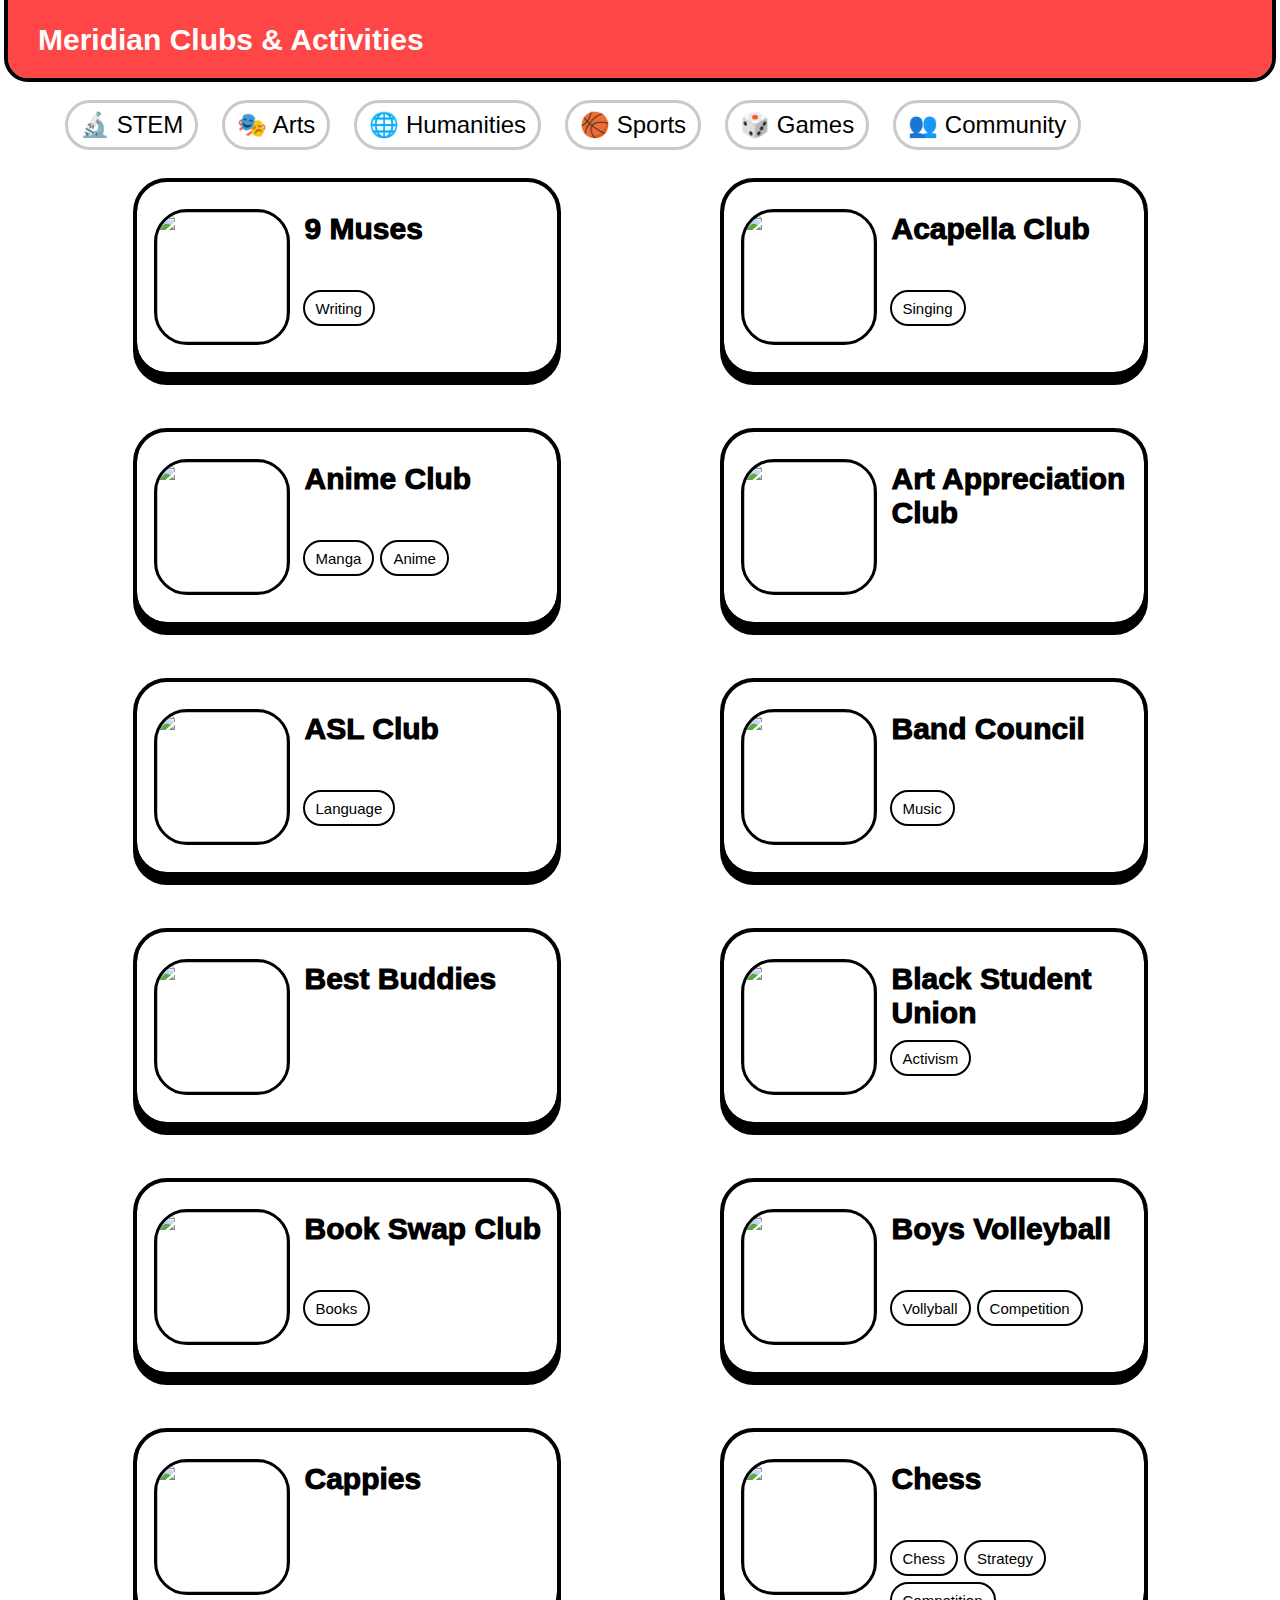
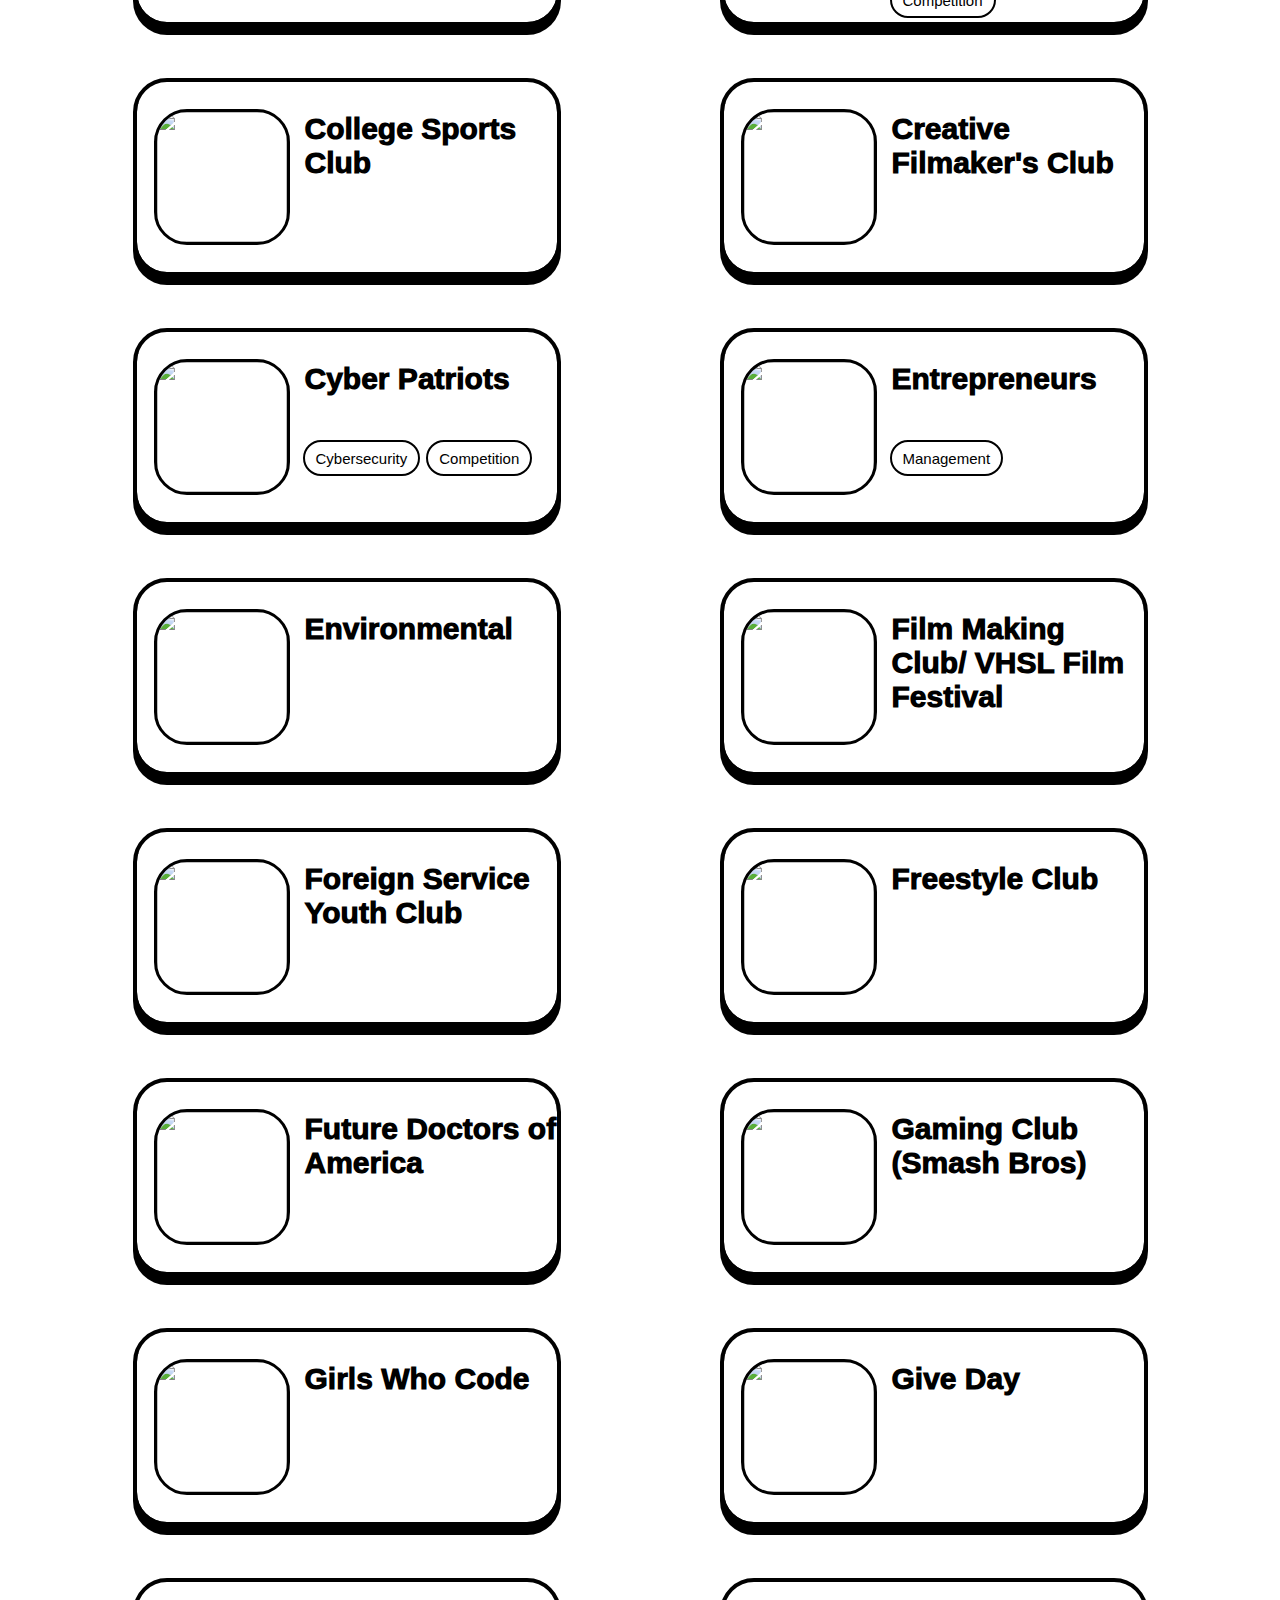
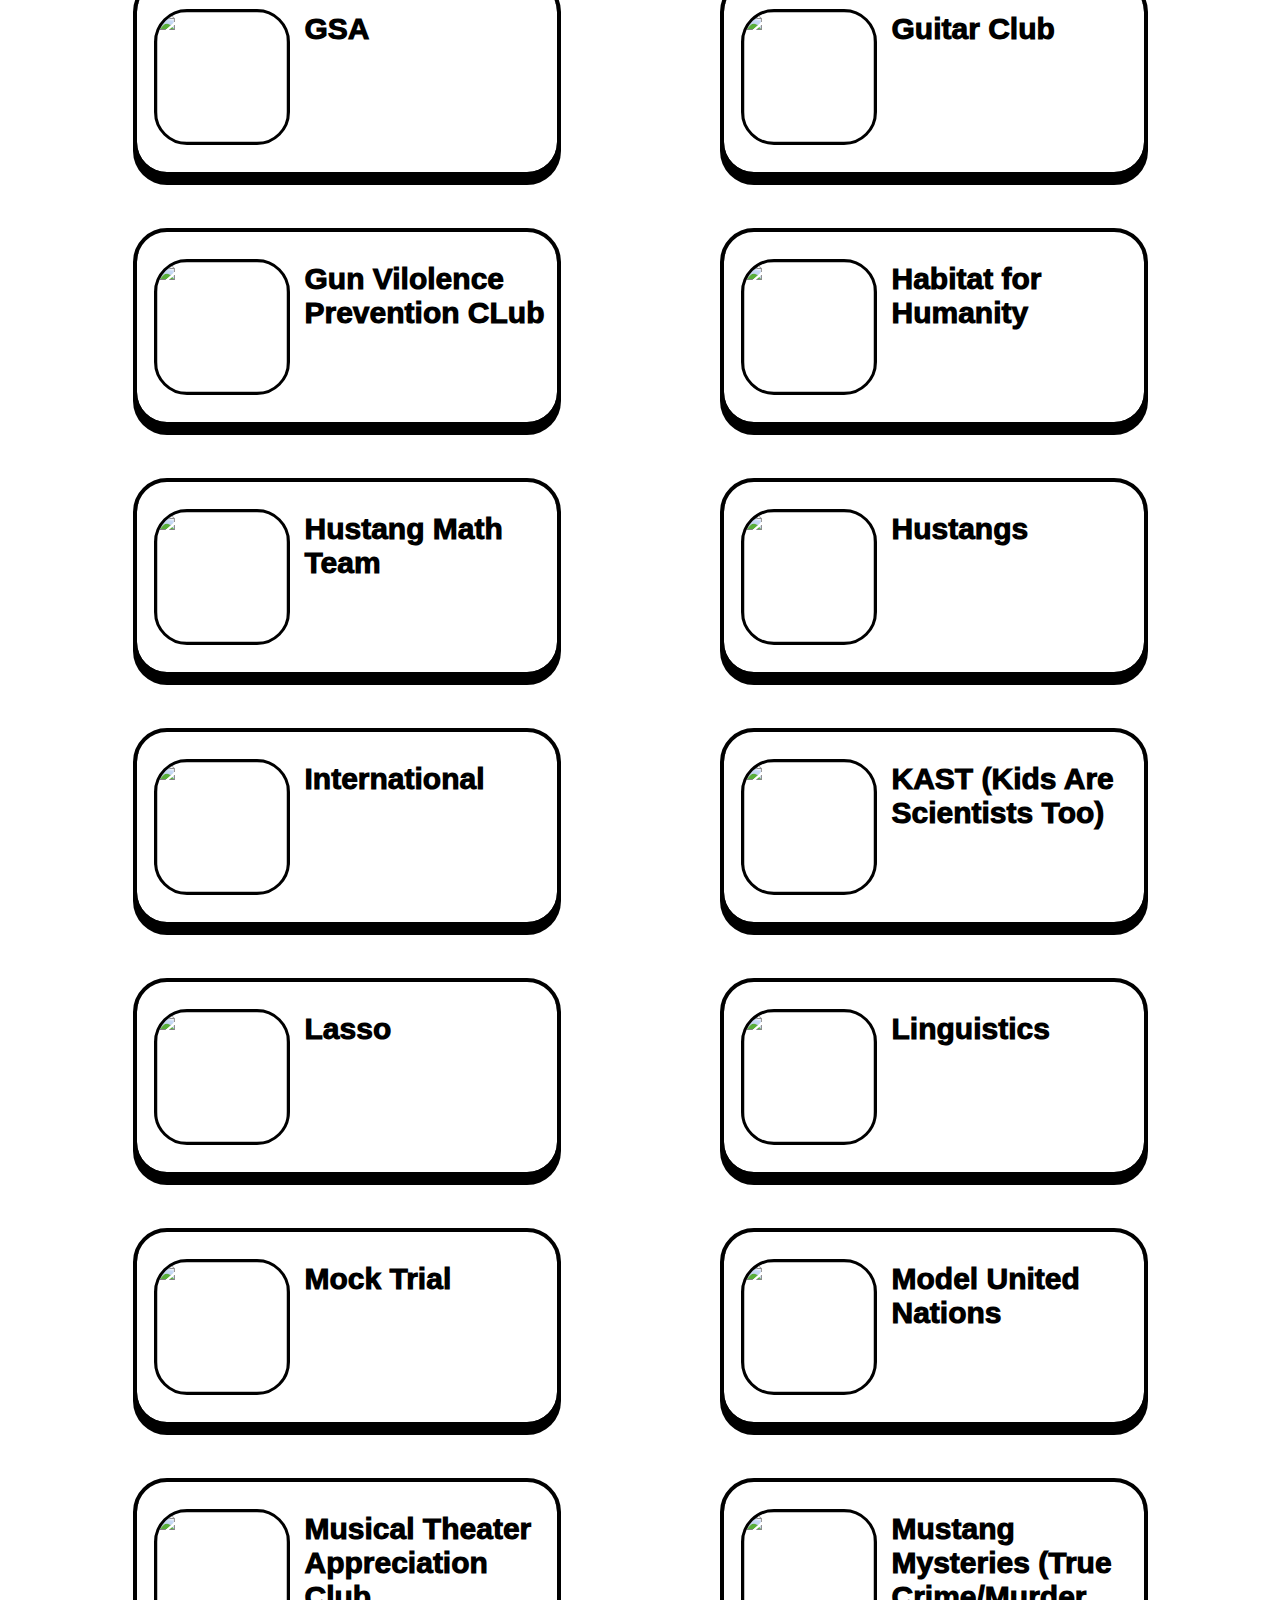
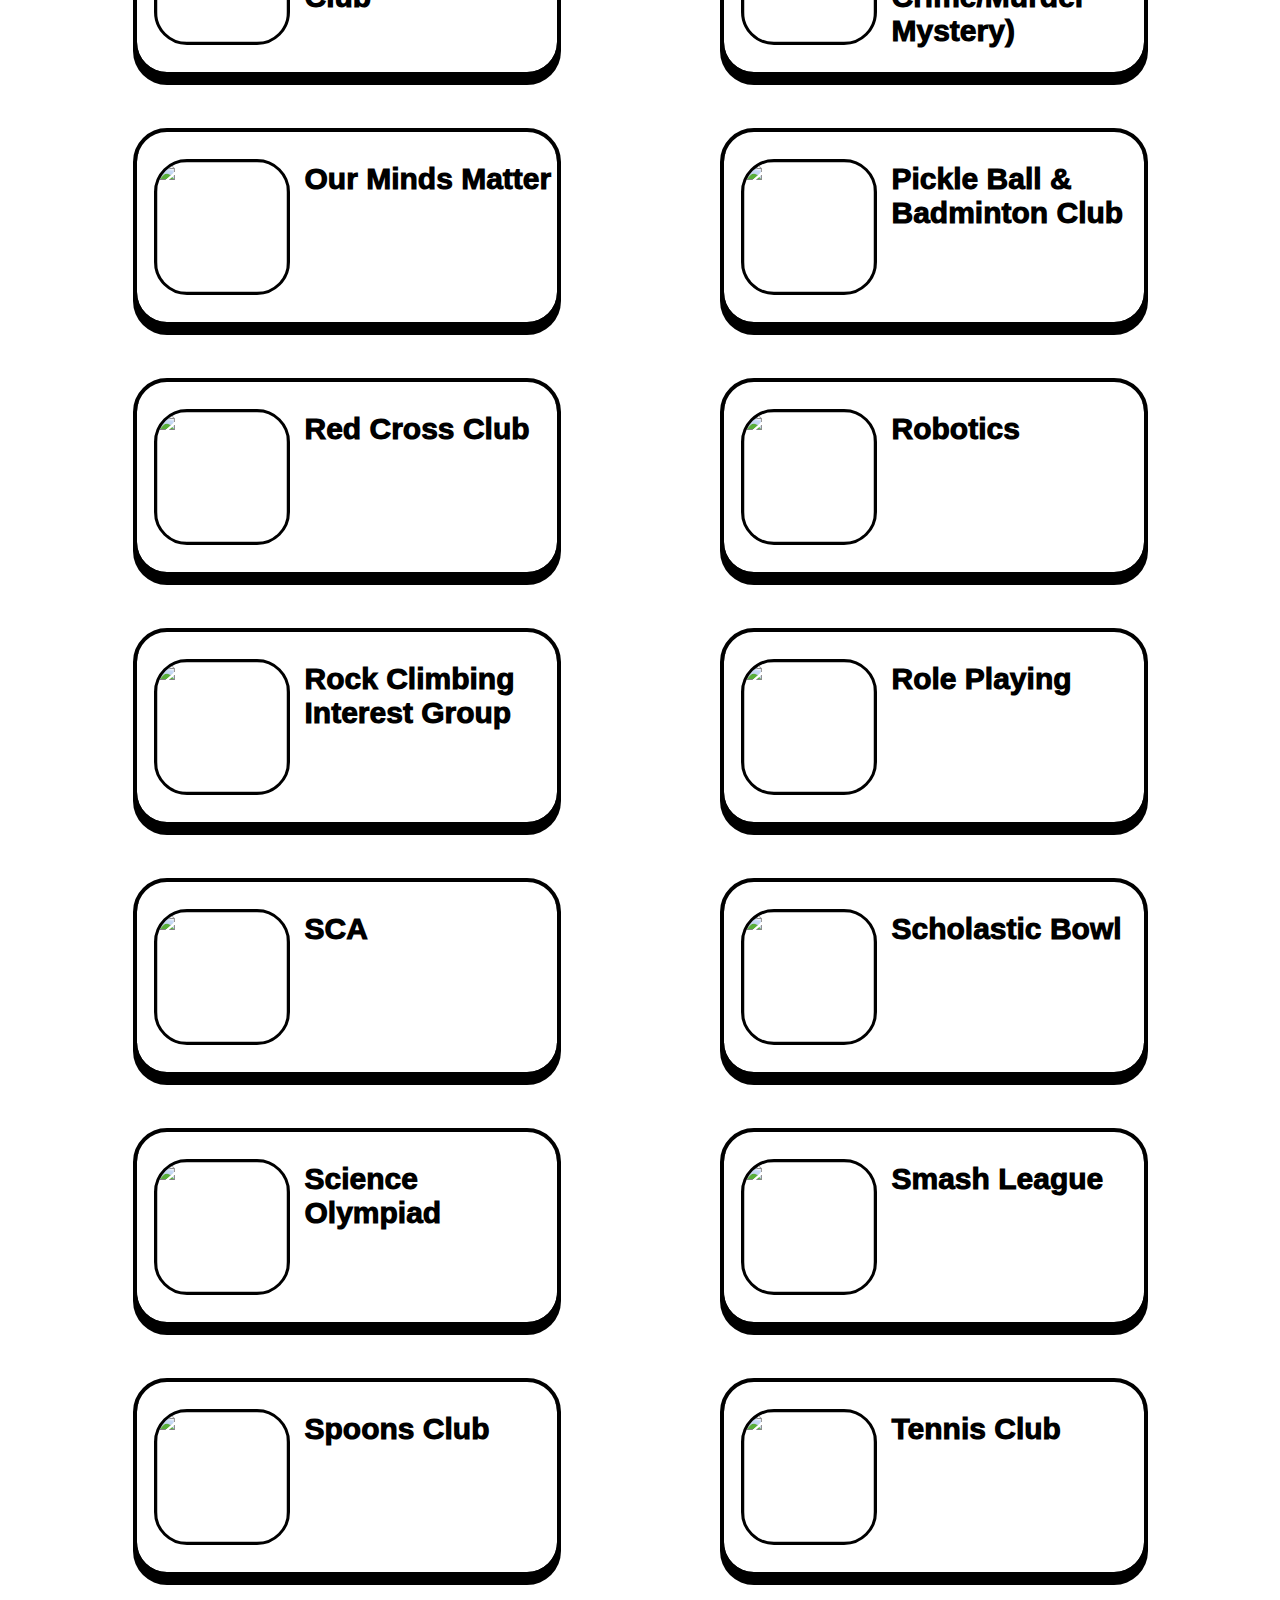
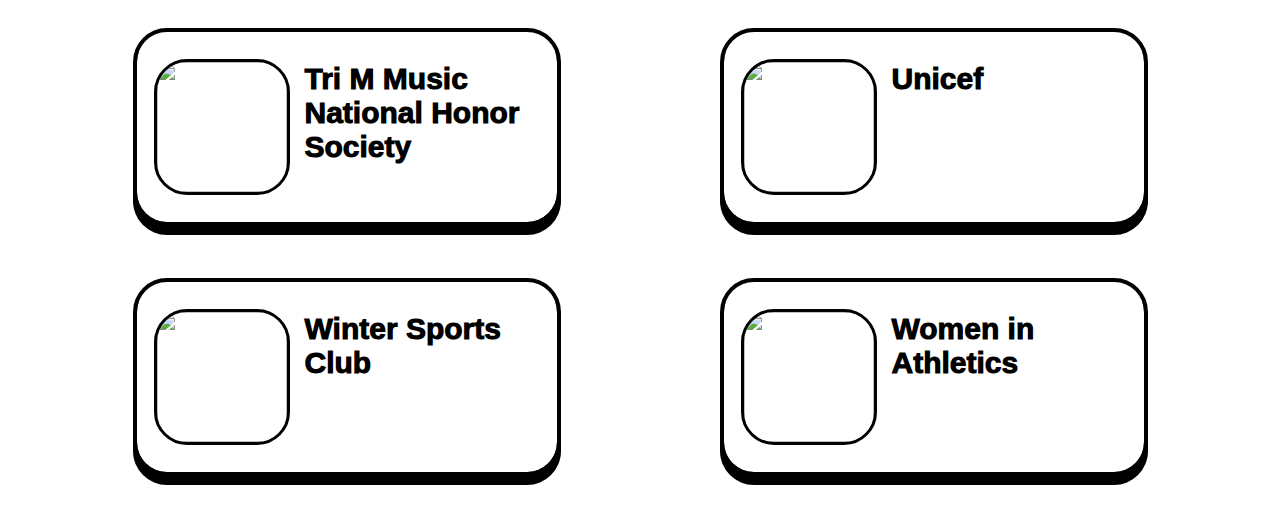
==== commit c3ae79db: "Update" ====
--- a/index.html
+++ b/index.html
@@ -1,65 +1,88 @@
 <!DOCTYPE html>
 <head>
     <link rel="stylesheet" href="styles.css">
-    
+    <title>MHS Clubs & Activities</title>
+    <meta property="og:image" content="https://mustang.rschoolteams.com/sites/mustang.rschoolteams.com/files/images/GMHS_LOGO.jpg">
+    <link rel="icon" href="https://mustang.rschoolteams.com/sites/mustang.rschoolteams.com/files/images/GMHS_LOGO.jpg">
 </head>
 <header>
     <div class="bg-container">
-        <img src="https://i.redd.it/b3esnz5ra34y.jpg"/>
-      </div>
-      <div class="banner-title">
-        <p>Meridian Clubs & Activities</p>
-      </div>
+        <div class="banner-title">
+            <p>Meridian Clubs & Activities</p>
+        </div>
+    </div>
+    
 </header>
 <body>
-    <div class="flowers-wrap">
-        <label class="control">
+    <div class="filter-tags">
+        <label class="tag">
             <input type="checkbox" name="fl-colour" value="STEM" id="STEM" />
-            <span class="control__content">🔬 STEM</span>
+            <span class="tag-content">🔬 STEM</span>
         </label><br>
-        <label class="control">
+        <label class="tag">
             <input type="checkbox" name="fl-colour" value="Arts" id="Arts" />
-            <span class="control__content">🎭 Arts</span>
+            <span class="tag-content">🎭 Arts</span>
+        </label><br>
+        <label class="tag">
+            <input type="checkbox" name="fl-colour" value="Humanities" id="Humanities" />
+            <span class="tag-content">🌐 Humanities</span>
+        </label><br>
+        <label class="tag">
+            <input type="checkbox" name="fl-colour" value="Sports" id="Sports" />
+            <span class="tag-content">🏀 Sports</span>
+        </label><br>
+        <label class="tag">
+            <input type="checkbox" name="fl-colour" value="Games" id="Games" />
+            <span class="tag-content">🎲 Games</span>
+        </label><br>
+        <label class="tag">
+            <input type="checkbox" name="fl-colour" value="Community" id="Community" />
+            <span class="tag-content">👥 Community</span>
         </label><br>
     </div>
     <div class="container">
-        <main class="grid">
-            
-            <div class="card 1" data-category="STEM">
-                <a href="pages/CyberPatriot.html" class="link"></a> 
-                <div class="card_image"> <img src="https://i.redd.it/b3esnz5ra34y.jpg" /></div>
-                <div class="card_title title-white">
-                    <p>CyberPatriot</p>
+        <main class="grid" id ="grid"></main>
+
+        <span class="overlay" id ="overlay"></span>
+        
+        <div class="popup" id ="popup">
+            <div class="info-container">
+               
+                <div class="tag-container" id="tag-info">
+                    <label class="tag">
+                        <span class="tag-content">🔬 Food</span>
+                    </label><br>
                 </div>
-                <div class="card_icon"> <img src="https://i.redd.it/b3esnz5ra34y.jpg" /> </div>
+
+                <div class="club-info">
+                    <div class="club-links">
+                        <p>
+                            Sign-in link: 
+                        </p>
+                    </div>
+                    <div class="club-schedule">
+                        <ul>
+                            <li>Tuesday [3:00PM-4:15:PM] @Library</li>
+                            <li>Wednesday [3:00PM-4:15:PM] @Library</li>
+                            <li>Thursday [3:00PM-4:15:PM] @Library</li>
+                        </ul>
+                    </div>
+                </div>
+                <div class="club-description" id="club-description">
+                    The Learning Lounge is a place where students can study, 
+                    get help on assignments, and have the opportunity to be a tutor. 
+                </div>
+                <p id="sponsor-info"></p>
+                <p id="location-info"></p>
+                <p id="date-info"></p>
+        
+                <div class="gallery">
+                    <img src="https://images.unsplash.com/photo-1489100517551-92a468b736f0?ixlib=rb-1.2.1&amp;ixid=MnwxMjA3fDB8MHxzZWFyY2h8Mjd8fGJsdWV8ZW58MHx8MHx8&amp;auto=format&amp;fit=crop&amp;w=500&amp;q=60" alt="" class="gallery-image">
+                </div>
             </div>
-            
-            <div class="card 1" data-category="STEM">
-                <div class="card_image"> <img src="https://i.redd.it/b3esnz5ra34y.jpg" /> </div>
-                <div class="card_title title-white">
-                  <p>Robotics</p>
-                </div>
-                <div class="card_icon"> <img src="https://i.redd.it/b3esnz5ra34y.jpg" /> </div>
-            </div>
-            <div class="card 1" data-category="Arts">
-                <div class="card_image"> <img src="https://i.redd.it/b3esnz5ra34y.jpg" /> </div>
-                <div class="card_title title-white">
-                  <p>Chorus</p>
-                </div>
-                <div class="card_icon"> <img src="https://i.redd.it/b3esnz5ra34y.jpg" /> </div>
-            </div>
-            <div class="card 1" data-category="LGBQT">
-                <div class="card_image"> <img src="https://i.redd.it/b3esnz5ra34y.jpg" /> </div>
-                <div class="card_title title-white">
-                  <p>GSA</p>
-                </div>
-                <div class="card_icon"> <img src="https://i.redd.it/b3esnz5ra34y.jpg" /> </div>
-            </div>
-
-            
-
-        </main>
+        </div>
       </div>
       <script src="https://cdnjs.cloudflare.com/ajax/libs/jquery/3.6.3/jquery.min.js"></script>
       <script src="index.js"></script>
+      <script src="dataLoader.js"></script>
 </body>--- a/styles.css
+++ b/styles.css
@@ -1,168 +1,417 @@
+body{
+  --meridian-red: #EB232D;
+  --background: hsl(0, 0%, 100%);
+  --card-outline:#000000;
+  --banner-background:#d92029;
+  --tag-background:#ffffff;
+}
+
 header {
   text-align: center;
   justify-content: center;
 }
 
 header .bg-container{
-  height: 200px;
+  height: 100px;
+  margin-top: -30px;
   overflow: hidden;
-  display:flex;
+  display:block;
   justify-content: center;
   align-items: center;
-  
+  background-color: rgb(255, 70, 70);
+  border-radius: 20px;
+  width: 100%;
+  margin-left:auto;
+  margin-right:auto;
+  outline: 4px solid;
 }
 
 header .bg-container img{
   object-fit: cover;
-  
   z-index: 0;
 }
 
 header .banner-title{
   position: absolute;
-  top:10px;
+  margin-top: 15px;
   margin-left: 30px;
   text-align: center;
 
   text-align: center;
-    border-radius: 0px 0px 40px 40px;
-    font-family: sans-serif;
-    font-weight: bold;
-    font-size: 30px;
+  border-radius: 0px 0px 40px 40px;
+  font-family: sans-serif;
+  font-weight: bold;
+  font-size: 30px;
+  color:rgb(255, 255, 255);
+}
+
+.popup{
+  display:none;
+  position: fixed;
+  left: 50%;
+  top: 50%;
+  transform: translate(-50%, -50%);
+  
+  background-color: aliceblue;
+  border-radius: 15px;
+  
+  width: 70%;
+  height: 90%;
+}
+
+.overlay {
+  position: fixed;
+  top:0%;
+  left:0%;
+  width: 100%;
+  height: 100%;
+  background-color: rgba(0, 0, 0, 0.5);
+  opacity: 0.5;
+  display: none;
+  
 }
 
 body {
+  background-color: var(--background);
+}
+
+.container{
+  padding-left: 45px;
+  padding-right: 45px;
+}
+
+.link {
+  position: absolute;
+  width: inherit;
+  height: inherit;
+  display: flex;
+  align-items: center;
+  justify-content: center;
+  z-index: 10;
+}
+
+.grid {
+  z-index: 0;
+  width: 100%;
+  display: flex;
+  justify-content: flex-start;
+  flex-wrap: wrap;
+  
+}
+
+.filter-tags{
+  z-index: 0;
+  display: flex;
+  justify-content: flex-start;
+  flex-wrap: wrap;
+
+  padding-left: 35px;
+  padding-right: 35px;
+
+  margin-top: 20px;
+}
+
+.tag {
+  display: inline-flex;
+  position: relative;
+  margin: 5px;
+  cursor: pointer;
+  border-radius: 99em;
     
 }
-
-.link {
+.tag .input {
+  position: absolute;
+  opacity: 0;
+  z-index: 100;
+}
+input[type=checkbox]{
+  opacity: 0;
+}
+
+input[type=checkbox]:checked + label{
+  opacity: 1;
+  background-color: aqua;
+  color:rgba(0, 0, 0, 0.05);
+}
+
+.tag-content {
+  width: 100%;
+  display: inline-flex;
+  align-items: center;
+  padding: 6px 12px;
+  font-family: sans-serif;
+  font-size: 24px;
+  line-height: 32px;
+  color: rgb(0, 0, 0);
+  background-color: var(--tag-background);
+  border-radius: 99em;
+  outline: rgba(0, 0, 0, 0.211) 3px solid;
+}
+    
+.card {
+  margin: 30px auto;
+  width: 420px;
+  height: 190px;
+  border-radius: 30px;
+  box-shadow: 0px 9px 0px 4px var(--card-outline);
+  cursor: pointer;
+  transition: 0.2s;
+  background-color: white;
+  outline:var(--card-outline) 4px solid;
+}
+
+.card:hover {
+  translate: 0 -2px;
+  box-shadow: 0px 12px 0px 4px var(--card-outline);
+}
+
+.card .card-span{
+  width: inherit;
+  height: inherit;
+  border-radius: 40px;
+}
+
+.card .card_image {
+  width: inherit;
+  height: inherit;
+  border-radius: 40px;
+}
+
+.card .card_image img {
+  width: inherit;
+  height: inherit;
+  border-radius: 40px;
+  object-fit: cover;
+}
+
+.card .card_title {
+  position: relative;
+  text-align: left;
+  border-radius: 0px 0px 40px 40px;
+  font-family: sans-serif;
+  font-weight:1000;
+  font-size: 30px;
+  height: 40px;
+  color:#000000;
+
+  margin-left: 40%;
+  margin-top: 20px;
+  
+}
+
+.card .card_icon{
+  position: relative;
+  width: 130px;
+  height: 130px;
+  border-radius: 30px;
+  margin-left: 20px;
+  margin-top: -40px;
+  object-fit: cover;
+
+  outline: var(--card-outline) 3px solid;
+
+}
+.card .card_icon img{
+  width: inherit;
+  height: inherit;
+  border-radius: 30px;
+}
+
+.tag_container{
+  position: relative;
+  width: 60%;
+  height: 30%;
+
+  display: flex;
+  flex-wrap: wrap;
+  
+  gap: 10px;
+
+  margin-left:40%;
+  margin-top: -50px;
+
+  border: 5px;
+  border-color: #000000;
+}
+
+.card_tag{
+  height: 35%;
+  text-align: center;
+  line-height: 21px;
+  padding: 6px 11px;
+  
+  font-family: sans-serif;
+  font-size: 15px;
+  color:rgb(0, 0, 0);
+  border-radius: 99em;
+
+  outline: rgb(0, 0, 0) solid 2px;
+}
+
+.card_tag_content{
+  display: inline-flex;
+  align-items: center;
+  padding: 6px 12px;
+  font-family: sans-serif;
+  font-size: 18px;
+  height: 10px;
+
+  color: rgba(0, 0, 0, 1);
+  background-color: rgba(0, 0, 0, 0.05);
+  border-radius: 99em;
+}
+  
+
+
+.title-white {
+  color: white;
+}
+
+.title-black {
+  color: black;
+}
+
+@media all and (max-width: 500px) {
+  .card-list {
+    /* On small screens, we are no longer using row direction but column */
+    flex-direction: column;
+  }
+}
+
+/*Container*/
+.info-container{
+  display: flex;
+  justify-content: space-around;
+  flex-flow: row wrap;
+  background-color: var(--background);
+  margin-top: 30px;
+  overflow-y: auto;
+  
+  
+}
+/*Links box*/
+.links-box{
+  width: 28%;
+  display: block;
+}
+/*Tags Section*/
+info-container .links-box .filter-tags{
+  z-index: 0;
+  display: flex;
+  justify-content: flex-start;
+  flex-wrap: wrap;
+}
+
+info-container .links-box .filter-tags .tag {
+  display: inline-flex;
+  position: relative;
+  margin: 5px;
+  cursor: pointer;
+  border-radius: 99em;
+  
+}
+info-container .links-box .filter-tags .tag .input {
     position: absolute;
-    width: inherit;
-    height: inherit;
-    display: flex;
-    align-items: center;
-    justify-content: center;
-    z-index: 10;
+    opacity: 0;
+    z-index: -10;
+}
+input[type=checkbox]{
+  opacity: 0;
+}
+
+info-container .links-box .filter-tags .tag-content {
+  
+  display: inline-flex;
+  align-items: center;
+  padding: 6px 12px;
+  font-family: sans-serif;
+  font-size: 24px;
+  line-height: 32px;
+  color: rgba(0, 0, 0, 1);
+  background-color: rgba(0, 0, 0, 0.05);
+  border-radius: 99em;
+}
+/*Club Info*/
+.club-info{
+  display: flex;
+  flex-direction: column;
+  justify-content: space-between;
+  
+}
+.club-description{
+  word-wrap: break-word;
+ 
+  font-size: 25px;
+  background-color: aliceblue;
+  border-radius: 10px;
+  padding-left: 10px;
+  padding-right: 10px;
+  padding-top: 4px;
+  padding-bottom: 5px;
+  width: 37%;
+}
+.club-info .club-links{
+  background-color: aliceblue;
+  border-radius: 10px;
+  font-size: 25px;
+}
+.club-info .club-schedule{
+ 
+  text-align: start;
+  font-size: 25px;
+  background-color: aliceblue;
+  border-radius: 10px;
+  padding-left: 10px;
+  padding-right: 10px;
+  padding-top: 4px;
+  padding-bottom: 5px;
+}
+li {
+  margin:20px 0;
+}
+/*Gallery*/
+info-container .gallery .gallery-image{
+  height: 8rem;
+  width: 8rem;
+  object-fit: cover;
+  border: 10px solid var(--boxes-background);
+  outline: 2px solid #eee;
+  margin: 0 0 2rem 0;
+  border-radius: 5px;
+}
+/*Picture Grid*/
+.row {
+  display: flex;
+  flex-wrap: wrap;
+  padding: 0 4px;
+}
+
+.column {
+  flex: 33%;
+  max-width: 33%;
+  padding: 0 4px;
+}
+.column p{
+  word-wrap: break-word;
+  font-size: 24px;
+}
+
+.column img {
+  margin-top: 8px;
+  vertical-align: middle;
+  border-radius: 2em;;
+}
+
+@media (max-width: 800px) {
+  .column {
+    flex: 50%;
+    max-width: 50%;
   }
-
-.grid {
- 
-
-    z-index: 0;
-    width: 100%;
-    display: flex;
-    justify-content: flex-start;
-    flex-wrap: wrap;
-}
-
-.flowers-wrap{
-    z-index: 0;
-    width: 100%;
-    display: flex;
-    justify-content: flex-start;
-    flex-wrap: wrap;
-}
-
-.control {
-    display: inline-flex;
-    position: relative;
-    margin: 5px;
-    cursor: pointer;
-    border-radius: 99em;
-    
-}
-.control .input {
-      position: absolute;
-      opacity: 0;
-      z-index: -10;
-}
-input[type=checkbox]{
-    opacity: 0;
-}
-
-.control__content {
-    width: 100%;
-    display: inline-flex;
-    align-items: center;
-    padding: 6px 12px;
-    font-family: sans-serif;
-    font-size: 24px;
-    line-height: 32px;
-    color: rgba(0, 0, 0, 1);
-    background-color: rgba(0, 0, 0, 0.05);
-    border-radius: 99em;
-}
-    
-
-  .card {
-    margin: 30px auto;
-    width: 300px;
-    height: 300px;
-    border-radius: 40px;
-    box-shadow: 5px 5px 30px 7px rgba(0,0,0,0.25);
-    cursor: pointer;
-    transition: 0.2s;
-    
+}
+
+@media (max-width: 600px) {
+  .column {
+    flex: 100%;
+    max-width: 100%;
   }
-  
-  .card .card_image {
-    width: inherit;
-    height: inherit;
-    border-radius: 40px;
-  }
-  
-  .card .card_image img {
-    width: inherit;
-    height: inherit;
-    border-radius: 40px;
-    object-fit: cover;
-  }
-  
-  .card .card_title {
-    position: relative;
-    text-align: center;
-    border-radius: 0px 0px 40px 40px;
-    font-family: sans-serif;
-    font-weight: bold;
-    font-size: 30px;
-    height: 40px;
-    top: -40%;
-  }
-
-  .card .card_icon{
-      position: relative;
-      width: 100px;
-      height: 100px;
-      border-radius: 30px;
-      top: -95%;
-      margin-left: 100px;
-      object-fit: cover;
-
-  }
-  .card .card_icon img{
-      width: inherit;
-      height: inherit;
-      border-radius: 30px;
-  }
-  
-  .card:hover {
-    transform: scale(1.01);
-    box-shadow: 5px 5px 30px 15px rgba(0,0,0,0.25);
-      
-  }
-  
-  .title-white {
-    color: white;
-  }
-  
-  .title-black {
-    color: black;
-  }
-  
-  @media all and (max-width: 500px) {
-    .card-list {
-      /* On small screens, we are no longer using row direction but column */
-      flex-direction: column;
-    }
-  }
-  +}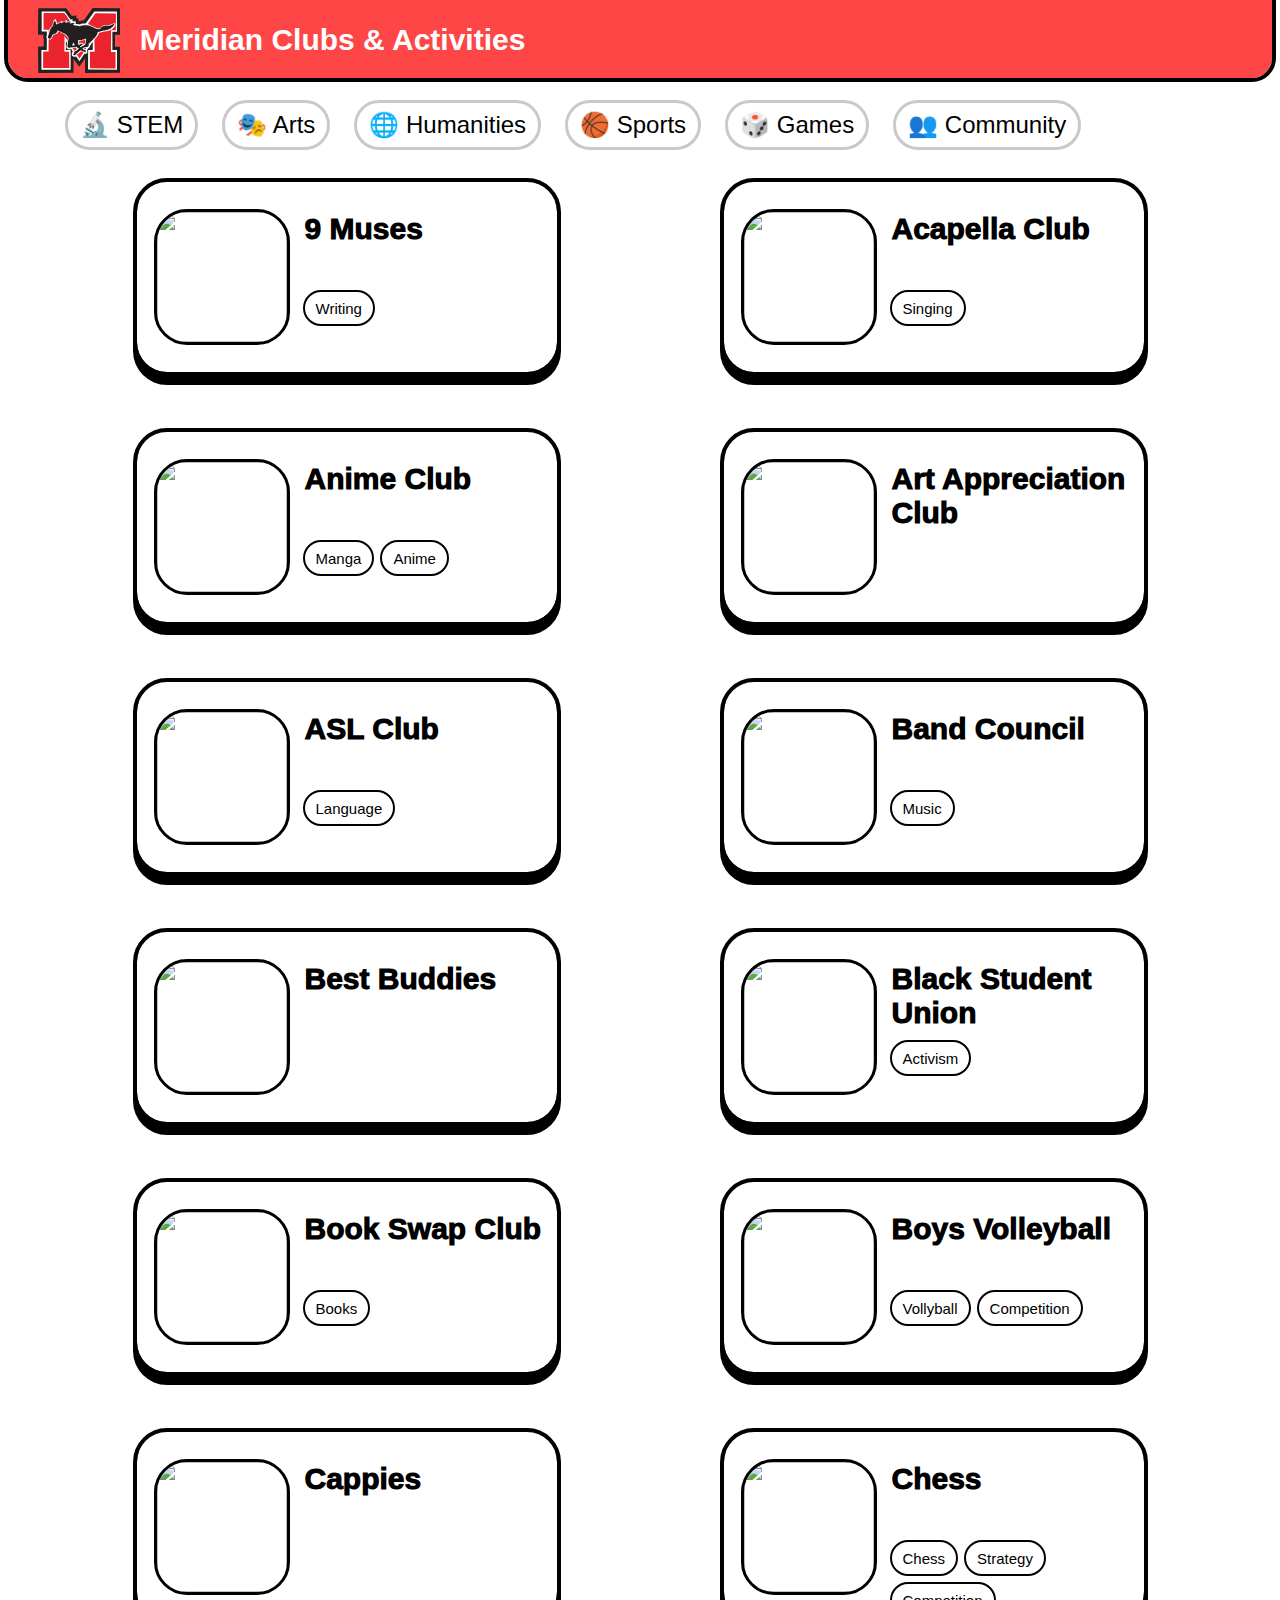
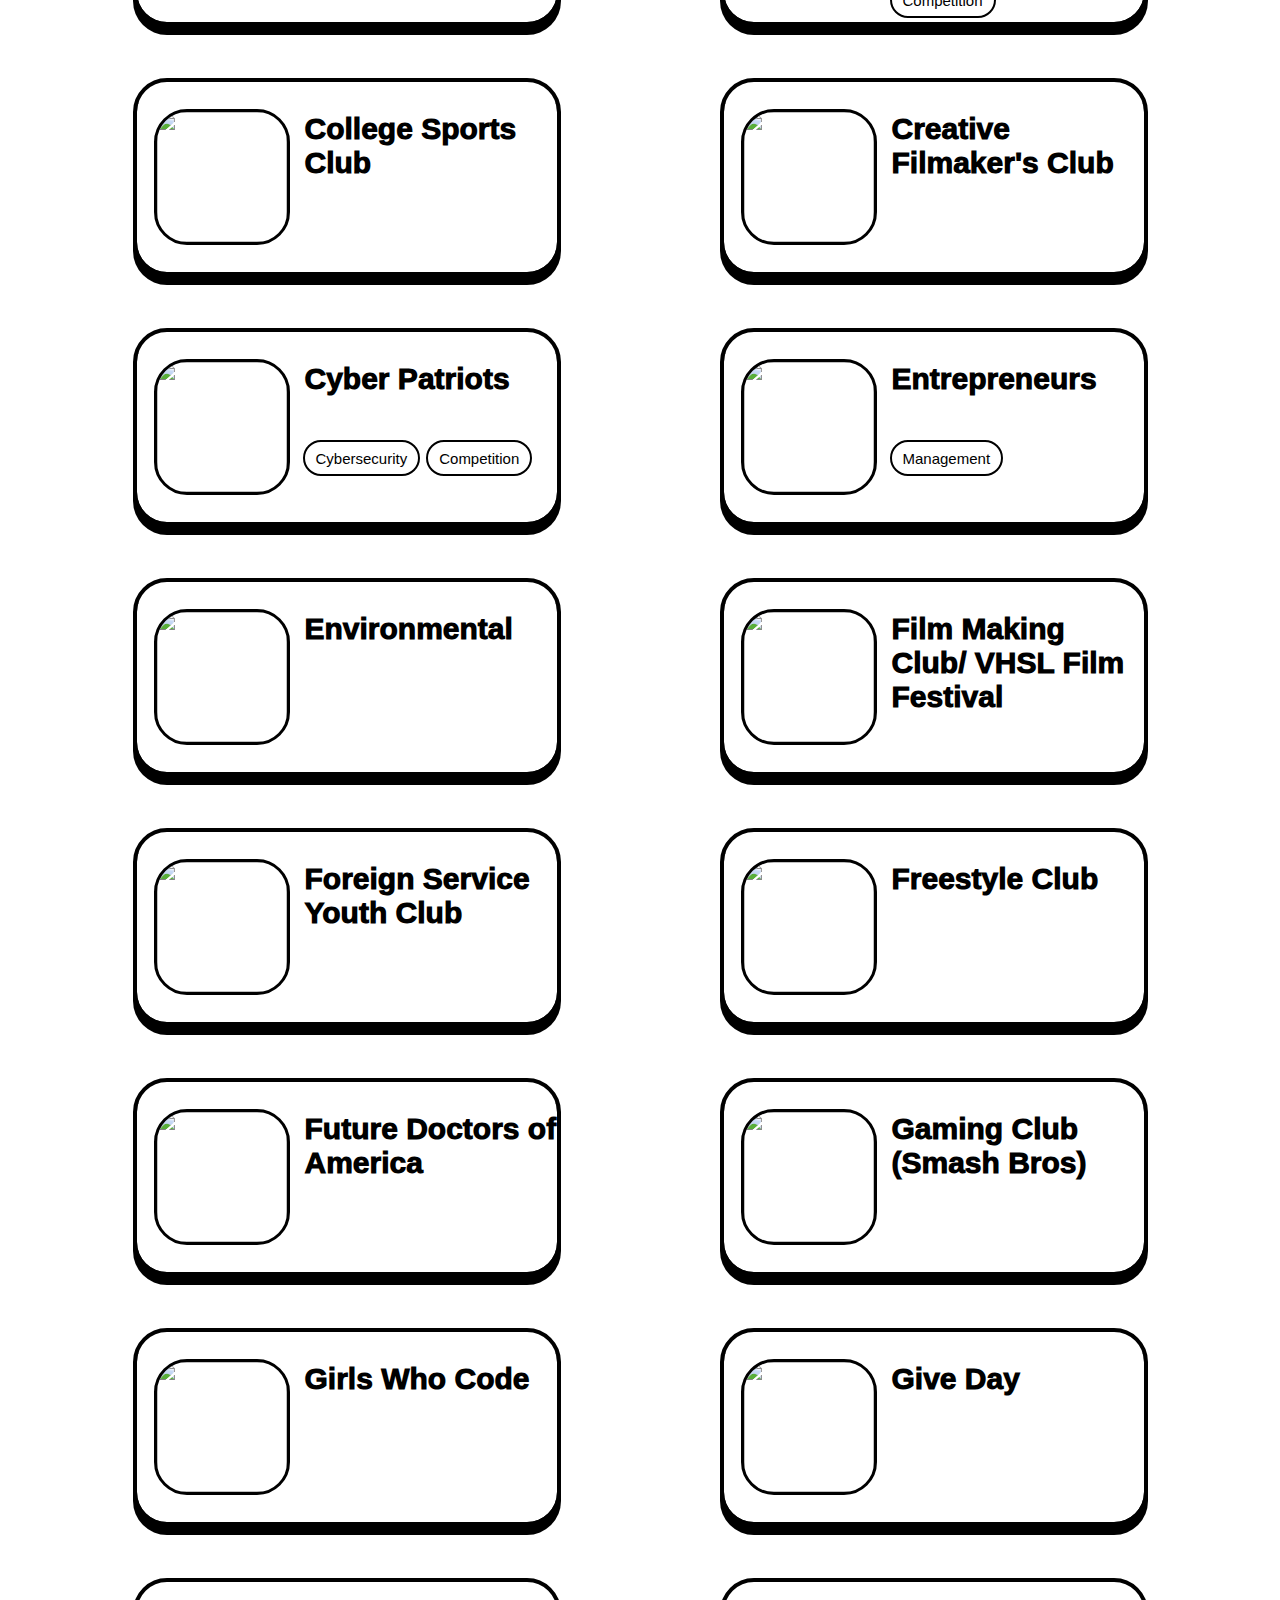
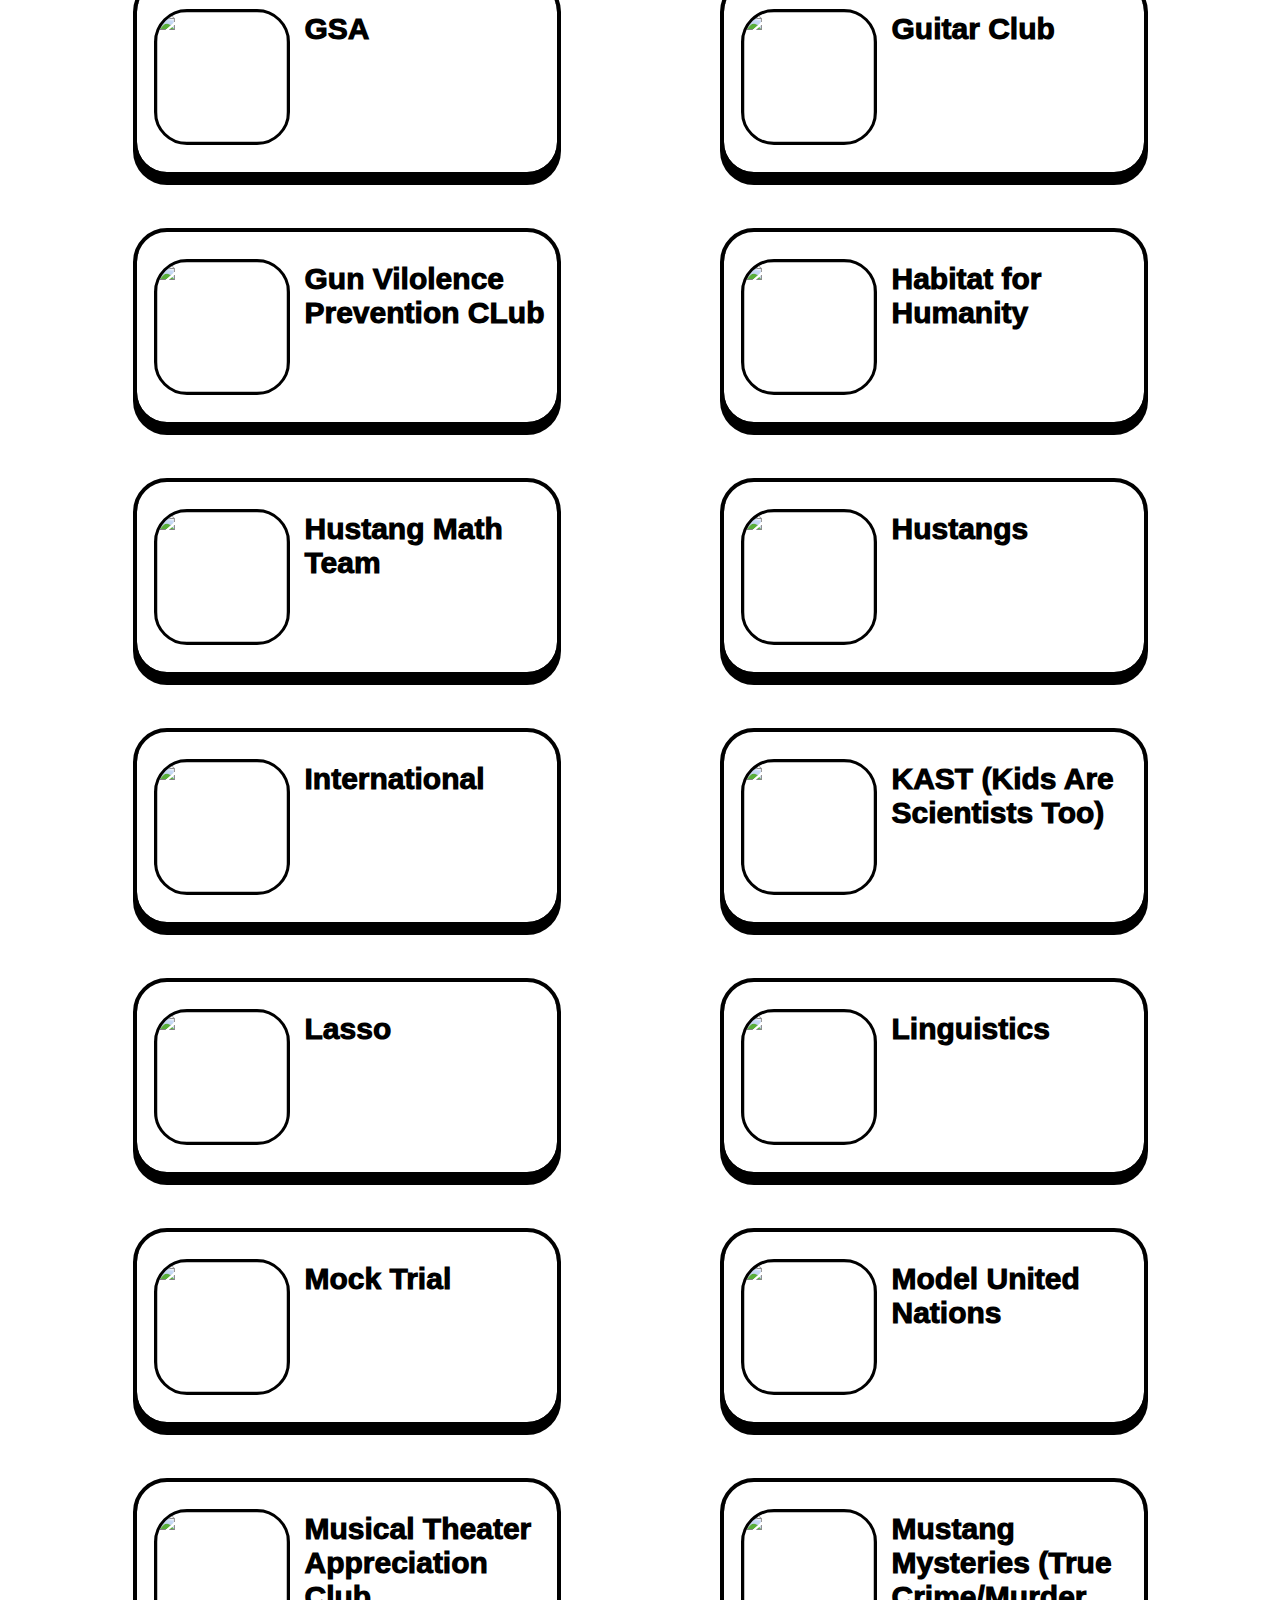
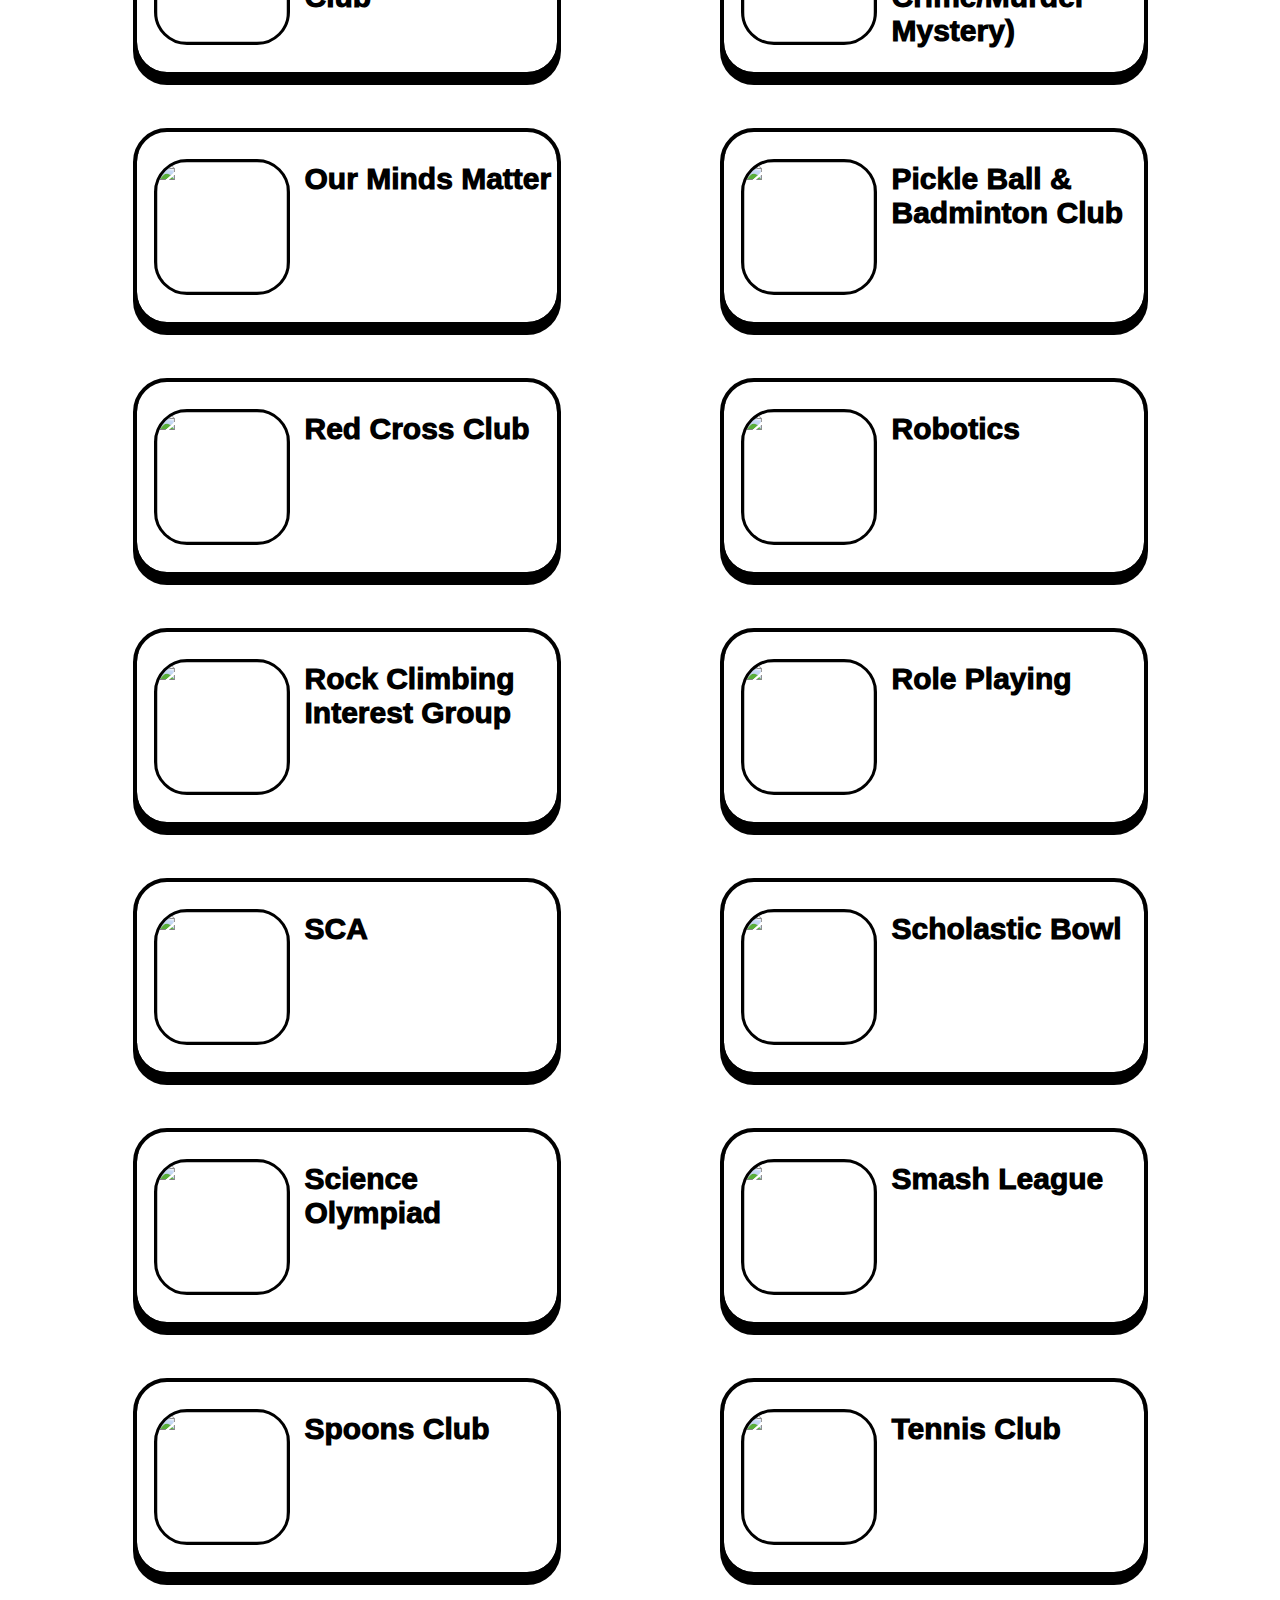
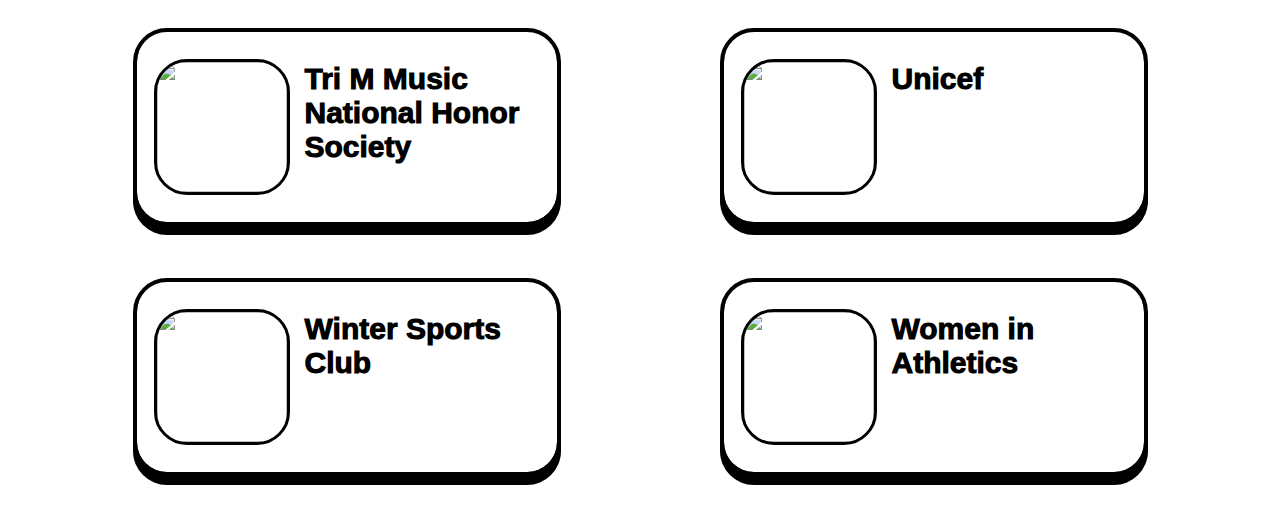
==== commit be9a9005: "Update" ====
--- a/index.html
+++ b/index.html
@@ -3,12 +3,13 @@
     <link rel="stylesheet" href="styles.css">
     <title>MHS Clubs & Activities</title>
     <meta property="og:image" content="https://mustang.rschoolteams.com/sites/mustang.rschoolteams.com/files/images/GMHS_LOGO.jpg">
-    <link rel="icon" href="https://mustang.rschoolteams.com/sites/mustang.rschoolteams.com/files/images/GMHS_LOGO.jpg">
+    <link rel="icon" href="./gm_icon.svg">
 </head>
 <header>
     <div class="bg-container">
         <div class="banner-title">
-            <p>Meridian Clubs & Activities</p>
+            <img id="logo" src="gm_icon.svg">
+            <div id="title">Meridian Clubs & Activities</div>
         </div>
     </div>
     
@@ -47,7 +48,7 @@
         
         <div class="popup" id ="popup">
             <div class="info-container">
-               
+                <div id = "club-name"></div>
                 <div class="tag-container" id="tag-info">
                     <label class="tag">
                         <span class="tag-content">🔬 Food</span>
--- a/styles.css
+++ b/styles.css
@@ -7,8 +7,7 @@
 }
 
 header {
-  text-align: center;
-  justify-content: center;
+
 }
 
 header .bg-container{
@@ -21,55 +20,37 @@
   background-color: rgb(255, 70, 70);
   border-radius: 20px;
   width: 100%;
-  margin-left:auto;
-  margin-right:auto;
+  
   outline: 4px solid;
 }
 
-header .bg-container img{
-  object-fit: cover;
-  z-index: 0;
+header .banner-title #logo{
+  display: inline-block;
+  height: 65%;
+  
+  position: relative;
+  margin-top: 30px;
+  margin-left: 30px;
+}
+
+header .banner-title #title{
+  display: inline-block;
+  margin-top: 45px;
+  margin-left: 20px;
+  position: relative;
 }
 
 header .banner-title{
-  position: absolute;
-  margin-top: 15px;
-  margin-left: 30px;
-  text-align: center;
-
-  text-align: center;
-  border-radius: 0px 0px 40px 40px;
+  display: flex;
+  width: 100%;
+  height: 100%;
   font-family: sans-serif;
   font-weight: bold;
   font-size: 30px;
   color:rgb(255, 255, 255);
 }
 
-.popup{
-  display:none;
-  position: fixed;
-  left: 50%;
-  top: 50%;
-  transform: translate(-50%, -50%);
-  
-  background-color: aliceblue;
-  border-radius: 15px;
-  
-  width: 70%;
-  height: 90%;
-}
-
-.overlay {
-  position: fixed;
-  top:0%;
-  left:0%;
-  width: 100%;
-  height: 100%;
-  background-color: rgba(0, 0, 0, 0.5);
-  opacity: 0.5;
-  display: none;
-  
-}
+
 
 body {
   background-color: var(--background);
@@ -279,16 +260,60 @@
 }
 
 /*Container*/
+.popup{
+  display:none;
+  position: fixed;
+  left: 50%;
+  top: 50%;
+  transform: translate(-50%, -50%);
+  background-color: white;
+  border-radius: 15px;
+  
+  width: 70%;
+  height: 90%;
+
+  padding: 20px;
+}
+
+.overlay {
+  position: fixed;
+  top:0%;
+  left:0%;
+  width: 100%;
+  height: 100%;
+  background-color: rgba(0, 0, 0, 0.5);
+  opacity: 0.5;
+  display: none;
+  
+}
+
 .info-container{
   display: flex;
   justify-content: space-around;
   flex-flow: row wrap;
-  background-color: var(--background);
-  margin-top: 30px;
+ 
   overflow-y: auto;
-  
-  
-}
+  font-family: sans-serif;
+  
+}
+
+.info-container #club-name{
+  font-size:5vh;
+}
+
+.info-container p{
+  font-family: sans-serif;
+  font-size: 25px;
+}
+
+.info-container .tag-container{
+  display: flex;
+  position: relative;
+  width: 100%;
+  flex-wrap: wrap;
+  justify-content: flex-start;
+}
+
 /*Links box*/
 .links-box{
   width: 28%;
